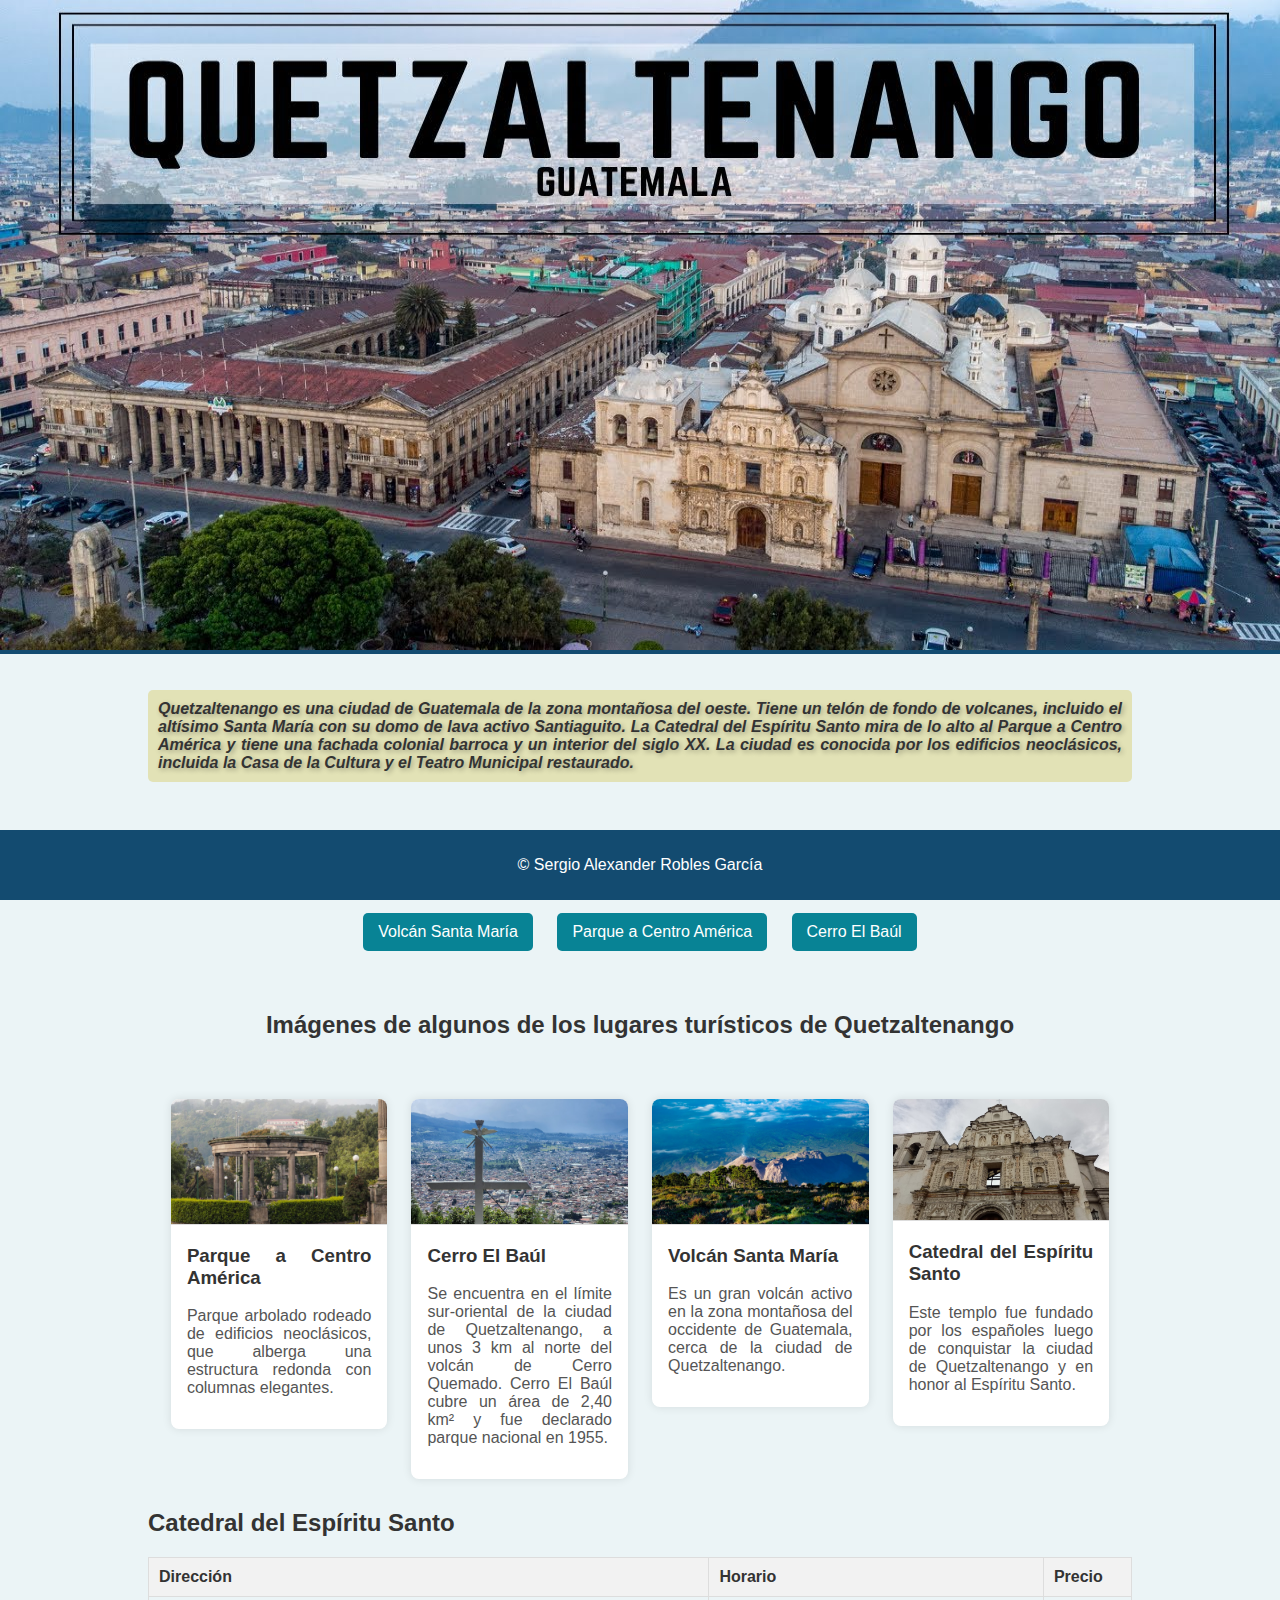
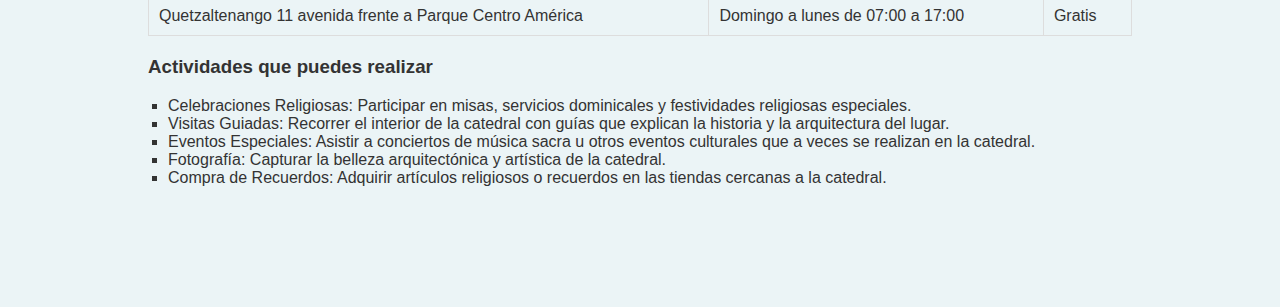
==== index.html @ 6df63e42 "mejoras en la descripción" ====
<!DOCTYPE html>
<html lang="es">
<head>
    <meta charset="UTF-8">
    <title>Hoja de trabajo 2</title>
    <link rel="stylesheet" href="estilos.css">
</head>
<body>
    <header>
        <img src="imagenes/quetzaltenago.jpg" alt="">
    </header>

    <div class="container">
        <main>
            <section class="descripcion">
                <p class="descripcion-parrafo">Quetzaltenango es una ciudad de Guatemala de la zona montañosa del oeste. Tiene un telón de fondo de volcanes, incluido el altísimo Santa María con su domo de lava activo Santiaguito. La Catedral del Espíritu Santo mira de lo alto al Parque a Centro América y tiene una fachada colonial barroca y un interior del siglo XX. La ciudad es conocida por los edificios neoclásicos, incluida la Casa de la Cultura y el Teatro Municipal restaurado.</p>

            </section>

            <section class="container-botones">
                <h3>Para más información, visita los siguientes enlaces:</h3>

                <a href="https://www.google.com/search?client=safari&sca_esv=80c860f779eb6e23&rls=en&q=Volc%C3%A1n+Santa+Mar%C3%ADa&stick=H4sIAAAAAAAAAONgFuLUz9U3MDQxy01RAjONCwoLjbQUs5Ot9HPykxNLMvPz4AyrxJKSosRkELN4EatIWH5O8uGFeQrBiXkliQq-iUWH1yYCAN2egYNSAAAA&sa=X&ved=2ahUKEwi0sLP_ibaHAxXXQzABHZitBqYQ2coHegUIkAEQAw&biw=1557&bih=923&dpr=2">Volcán Santa María</a>
                <a href="https://www.google.com/search?client=safari&sca_esv=80c860f779eb6e23&rls=en&q=Parque+a+Centro+Am%C3%A9rica&stick=H4sIAAAAAAAAAONgFuLUz9U3MDQxy01R4tZP1zcsSc8tz7Ww0FLMTrbSz8lPTizJzM-DM6wSS0qKEpNBzOJFrBIBiUWFpakKiQrOqXklRfkKjrmHVxZlJicCAMNq4AxYAAAA&sa=X&ved=2ahUKEwi0sLP_ibaHAxXXQzABHZitBqYQ2coHegUIkQEQAw&biw=1557&bih=923&dpr=2">Parque a Centro América</a>
                <a href="https://www.google.com/search?client=safari&sca_esv=80c860f779eb6e23&rls=en&q=Cerro+El+Ba%C3%BAl&stick=H4sIAAAAAAAAAONgFuLUz9U3MDQxy01R4gIxzaqKCyzTtRSzk630c_KTE0sy8_PgDKvEkpKixGQQs3gRK59zalFRvoJrjoJT4uFdOQANKFgfTQAAAA&sa=X&ved=2ahUKEwi0sLP_ibaHAxXXQzABHZitBqYQ2coHegUIlQEQAw&biw=1557&bih=923&dpr=2">Cerro El Baúl</a>
            </section>

            <section class="card-container">
                <h2>Imágenes de algunos de los lugares turísticos de Quetzaltenango</h2>

                <div class="card">
                    <img src="imagenes/centro_america.jpeg" alt="Parque Centro América">
                    <div class="card-content">
                        <h3>Parque a Centro América</h3>
                        <p>Parque arbolado rodeado de edificios neoclásicos, que alberga una estructura redonda con columnas elegantes.</p>
                    </div>
                </div>
                
                <div class="card">
                    <img src="imagenes/cerro.jpg" alt="Cerro El Baúl">
                    <div class="card-content">
                        <h3>Cerro El Baúl</h3>
                        <p>Se encuentra en el límite sur-oriental de la ciudad de Quetzaltenango, a unos 3 km al norte del volcán de Cerro Quemado. Cerro El Baúl cubre un área de 2,40 km² y fue declarado parque nacional en 1955.</p>
                    </div>
                </div>
                
                <div class="card">
                    <img src="imagenes/volcan.jpg" alt="Volcán Santa María">
                    <div class="card-content">
                        <h3>Volcán Santa María</h3>
                        <p>Es un gran volcán activo en la zona montañosa del occidente de Guatemala, cerca de la ciudad de Quetzaltenango.</p>
                    </div>
                </div>

                <div class="card">
                    <img src="imagenes/catedral.jpg" alt="Catedral del Espíritu Santo">
                    <div class="card-content">
                        <h3>Catedral del Espíritu Santo</h3>
                        <p>Este templo fue fundado por los españoles luego de conquistar la ciudad de Quetzaltenango y en honor al Espíritu Santo.</p>
                    </div>
                </div>
            </section>
            
            <section>
                <h2>Catedral del Espíritu Santo</h2>
                <table border="1">
                    <thead>
                        <tr>
                            <th>Dirección</th>
                            <th>Horario</th>
                            <th>Precio</th>
                        </tr>
                    </thead>
                    <tbody>
                        <tr>
                            <td>Quetzaltenango 11 avenida frente a Parque Centro América</td>
                            <td>Domingo a lunes de 07:00 a 17:00</td>
                            <td>Gratis</td>
                        </tr>
                    </tbody>
                </table>
            </section>

            <section>
                <div class="actividades">
                    <h3>Actividades que puedes realizar</h3>
                    <ul>
                        <li>Celebraciones Religiosas: Participar en misas, servicios dominicales y festividades religiosas especiales.</li>
                        <li>Visitas Guiadas: Recorrer el interior de la catedral con guías que explican la historia y la arquitectura del lugar.</li>
                        <li>Eventos Especiales: Asistir a conciertos de música sacra u otros eventos culturales que a veces se realizan en la catedral.</li>
                        <li>Fotografía: Capturar la belleza arquitectónica y artística de la catedral.</li>
                        <li>Compra de Recuerdos: Adquirir artículos religiosos o recuerdos en las tiendas cercanas a la catedral.</li>
                    </ul>
                </div>
            </section>
        </main>
    </div>

    <footer>
        <p>&copy; Sergio Alexander Robles García</p>
    </footer>
</body>
</html>
---- estilos.css ----
/*Uso de varibles en los colores para un mantenimiento mas eficiente*/
:root {
    --main-bg-color: #EBF4F6;
    --main-color: #333;
    --header-bg-color: #134B70;
    --descripcion:#E2E2B6;
    --link-bg-color: #088395;
    --link-hover-bg-color: #37B7C3;
    --card-bg-color: #fff;
    --card-hover-bg-color: #FFF8DB;
    --border-color: #ddd;
    --table-header-bg-color: #f2f2f2;
}

body {
    font-family: Arial, sans-serif;
    margin: 0;
    padding: 0;
    background-color: var(--main-bg-color);
    color: var(--main-color);
}

.container {
    width: 80%;
    margin: auto;
}

header {
    background-color: var(--header-bg-color);
  /*  color: white;
    padding: 20px;*/
    text-align: center;
}

header img{
    margin: 0;
    width: 100%;
    height:650px;
}

main {
    padding: 20px;
}

.descripcion{
    text-align: justify;
}

.descripcion-parrafo {
    color: var(--main-color);
    background-color: var(--descripcion);
    padding: 10px;
    border-radius: 5px;
    font-weight: bold;
    font-style: italic;
    text-shadow: 2px 2px 5px rgba(0,0,0,0.3)
  }
  
.container-botones{
    text-align: center;
    margin-top: 80px;
}

a {
    display: inline-block;
    margin: 10px;
    padding: 10px 15px;
    background-color: var(--link-bg-color);
    color: white;
    text-decoration: none;
    border-radius: 5px;
    transition: 1s all;
}

a:hover {
    background-color: var(--link-hover-bg-color);
    transform: scale(0.9);
}

.card-container {
    text-align: center;
}

.card {
    display: inline-block;
    width: 22%;
    background: var(--card-bg-color);
    margin: 1%;
    box-shadow: 0 0 10px rgba(0, 0, 0, 0.1);
    border-radius: 8px;
    overflow: hidden;
    vertical-align: top;
    text-align: justify;
    transition: 1s all;/*realiza una transición mas suave cuando pasamos el mouse por las trajetas*/
}

.card:hover {
    background-color: var(--card-hover-bg-color);
    transform: scale(1.1); /*hace crecer las tarjetas en su eje X y Y un tamaño uniforme*/
}

.card img {
    width: 100%;
    height: auto;
    border-bottom: 1px solid var(--border-color);
}

.card-container h2{
    margin:50px 0;
}

.card-content {
    padding: 1em;
}

.card-content h3 {
    margin-top: 0;
}

.card-content p {
    color: #555;
}

table {
    width: 100%;
    border-collapse: collapse;
    margin: 20px 0;
}

table, th, td {
    border: 1px solid var(--border-color);
}

th, td {
    padding: 10px;
    text-align: left;
}

th {
    background-color: var(--table-header-bg-color);
}

.actividades {
    margin-bottom: 100px;
}

ul {
    list-style-type: square;
    padding-left: 20px;
}

footer {
    background-color: var(--header-bg-color);
    color: white;
    text-align: center;
    padding: 10px 0;
    position: fixed;
    width: 100%;
    bottom: 0;
}
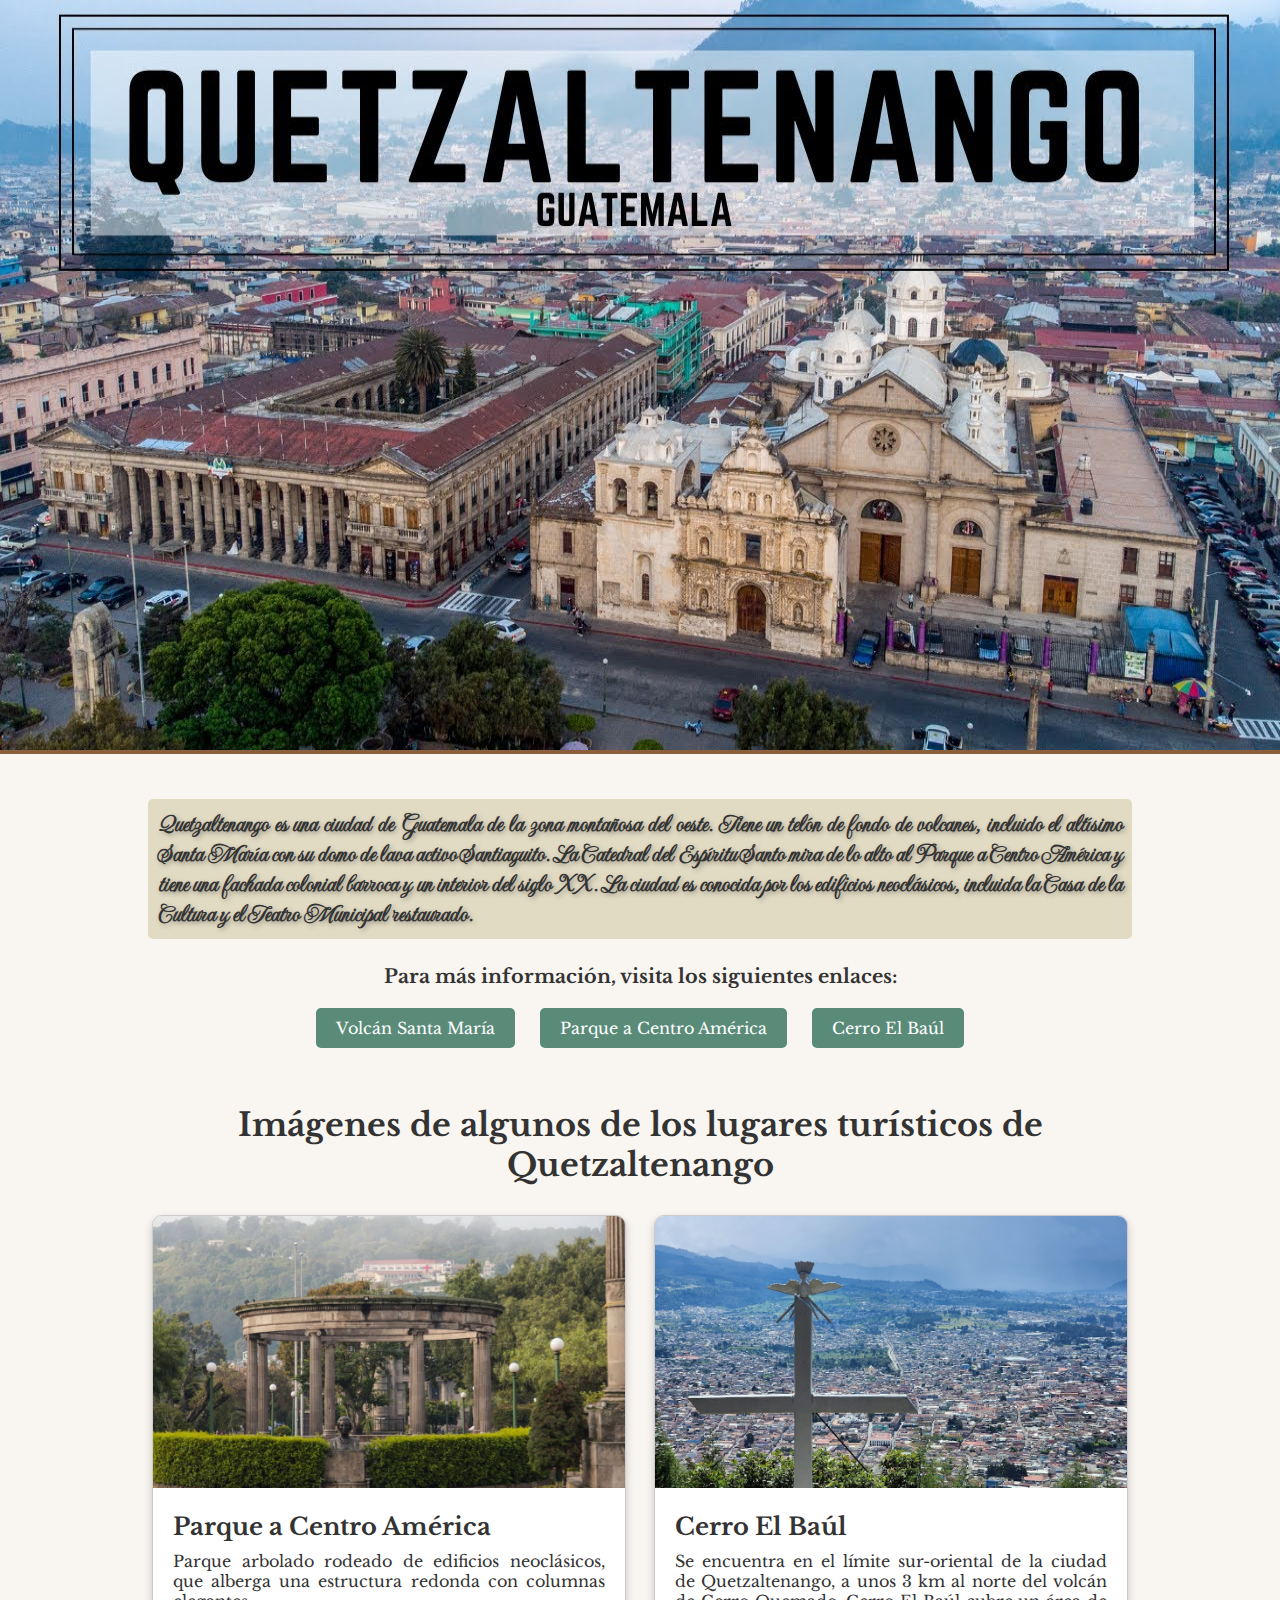
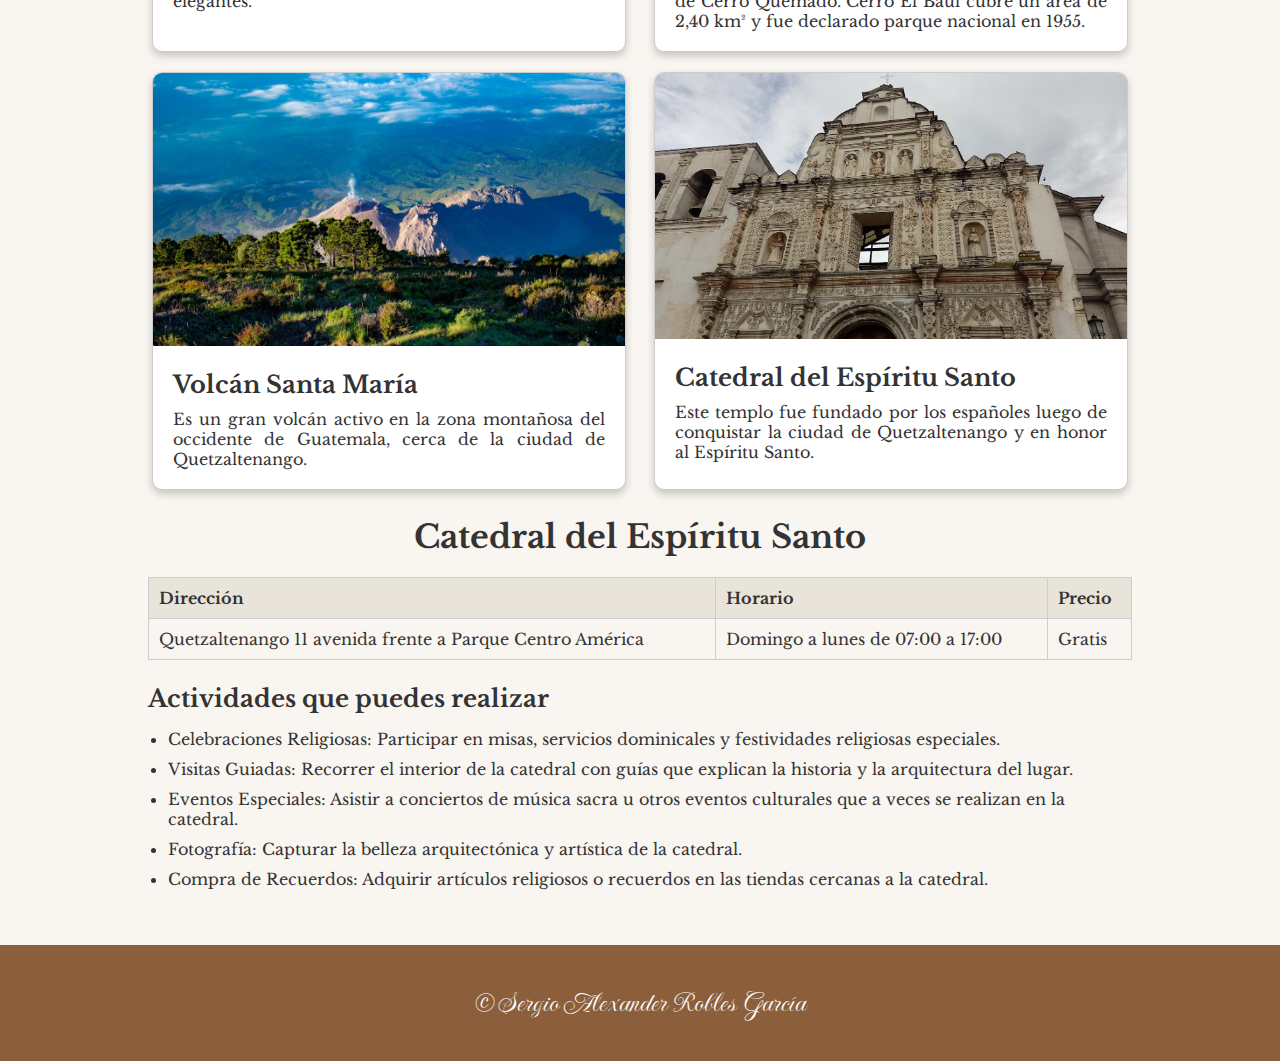
==== commit 43c45af7: "tipo de fuentes y colores coloniales" ====
--- a/index.html
+++ b/index.html
@@ -2,19 +2,19 @@
 <html lang="es">
 <head>
     <meta charset="UTF-8">
-    <title>Hoja de trabajo 2</title>
+    <title>Quetzaltenango Histórico</title>
+    <link rel="icon" href="imagenes/favicon.png" type="image/png">
     <link rel="stylesheet" href="estilos.css">
 </head>
 <body>
     <header>
-        <img src="imagenes/quetzaltenago.jpg" alt="">
+        <img src="imagenes/quetzaltenago.jpg" alt="Imagen de Quetzaltenango">
     </header>
 
     <div class="container">
         <main>
             <section class="descripcion">
                 <p class="descripcion-parrafo">Quetzaltenango es una ciudad de Guatemala de la zona montañosa del oeste. Tiene un telón de fondo de volcanes, incluido el altísimo Santa María con su domo de lava activo Santiaguito. La Catedral del Espíritu Santo mira de lo alto al Parque a Centro América y tiene una fachada colonial barroca y un interior del siglo XX. La ciudad es conocida por los edificios neoclásicos, incluida la Casa de la Cultura y el Teatro Municipal restaurado.</p>
-
             </section>
 
             <section class="container-botones">
--- a/estilos.css
+++ b/estilos.css
@@ -1,19 +1,22 @@
-/*Uso de varibles en los colores para un mantenimiento mas eficiente*/
+/* Importa la fuente */
+@import url('https://fonts.googleapis.com/css2?family=Libre+Baskerville:wght@400;700&display=swap');
+@import url('https://fonts.googleapis.com/css2?family=Imperial+Script&display=swap');
+
 :root {
-    --main-bg-color: #EBF4F6;
+    --main-bg-color: #f9f5f0; /* Beige/Cream */
     --main-color: #333;
-    --header-bg-color: #134B70;
-    --descripcion:#E2E2B6;
-    --link-bg-color: #088395;
-    --link-hover-bg-color: #37B7C3;
+    --header-bg-color: #8B5E3C; /* Marrón */
+    --descripcion-bg-color: #e2dbc4; /* Beige */
+    --link-bg-color: #5a8b79; /* Verde Olivo */
+    --link-hover-bg-color: #446f60; /* Verde más oscuro */
     --card-bg-color: #fff;
-    --card-hover-bg-color: #FFF8DB;
-    --border-color: #ddd;
-    --table-header-bg-color: #f2f2f2;
+    --card-hover-bg-color: #f1e7c4; /* Dorado Claro */
+    --border-color: #ccc;
+    --table-header-bg-color: #e8e4da; /* Gris Claro */
 }
 
 body {
-    font-family: Arial, sans-serif;
+    font-family: 'Libre Baskerville', serif; /* Fuente clásica */
     margin: 0;
     padding: 0;
     background-color: var(--main-bg-color);
@@ -27,98 +30,108 @@
 
 header {
     background-color: var(--header-bg-color);
-  /*  color: white;
-    padding: 20px;*/
     text-align: center;
 }
 
-header img{
+header img {
     margin: 0;
     width: 100%;
-    height:650px;
+    height: 750px;
 }
 
 main {
     padding: 20px;
 }
 
-.descripcion{
+.descripcion {
     text-align: justify;
 }
 
 .descripcion-parrafo {
     color: var(--main-color);
-    background-color: var(--descripcion);
+    background-color: var(--descripcion-bg-color);
     padding: 10px;
     border-radius: 5px;
+    font-family:'Imperial Script';
+    font-size: 25px;
     font-weight: bold;
-    font-style: italic;
-    text-shadow: 2px 2px 5px rgba(0,0,0,0.3)
-  }
-  
-.container-botones{
-    text-align: center;
-    margin-top: 80px;
+    /*font-style: italic;*/
+    text-shadow: 2px 2px 5px rgba(0,0,0,0.3);
 }
 
-a {
+.container-botones {
+    text-align: center;
+    margin: 20px 0;
+}
+
+.container-botones h3 {
+    font-size: 1.2em;
+    margin-bottom: 10px;
+}
+
+.container-botones a {
     display: inline-block;
     margin: 10px;
-    padding: 10px 15px;
+    padding: 10px 20px;
     background-color: var(--link-bg-color);
     color: white;
     text-decoration: none;
     border-radius: 5px;
-    transition: 1s all;
+    transition: transform 0.3s, background-color 0.3s;
 }
 
-a:hover {
-    background-color: var(--link-hover-bg-color);
-    transform: scale(0.9);
+.container-botones a:hover {
+   background-color: var(--link-hover-bg-color);
+   transform: scale(1.1);
 }
 
 .card-container {
-    text-align: center;
+    display: flex;
+    flex-wrap: wrap;
+    gap: 20px;
+    justify-content: space-around;
+    margin-top: 20px;
 }
 
 .card {
-    display: inline-block;
-    width: 22%;
-    background: var(--card-bg-color);
-    margin: 1%;
-    box-shadow: 0 0 10px rgba(0, 0, 0, 0.1);
-    border-radius: 8px;
+    background-color: var(--card-bg-color);
+    border: 1px solid var(--border-color);
+    border-radius: 10px;
+    box-shadow: 0 4px 8px rgba(0, 0, 0, 0.2);
+    width: calc(50% - 20px);
+    transition: transform 0.3s, background-color 0.3s;
     overflow: hidden;
-    vertical-align: top;
-    text-align: justify;
-    transition: 1s all;/*realiza una transición mas suave cuando pasamos el mouse por las trajetas*/
-}
-
-.card:hover {
-    background-color: var(--card-hover-bg-color);
-    transform: scale(1.1); /*hace crecer las tarjetas en su eje X y Y un tamaño uniforme*/
 }
 
 .card img {
     width: 100%;
     height: auto;
-    border-bottom: 1px solid var(--border-color);
-}
-
-.card-container h2{
-    margin:50px 0;
 }
 
 .card-content {
-    padding: 1em;
+    padding: 20px;
 }
 
-.card-content h3 {
-    margin-top: 0;
+.card h3 {
+    font-size: 1.5em;
+    margin: 0 0 10px;
 }
 
-.card-content p {
-    color: #555;
+.card p {
+    font-size: 1em;
+    margin: 0;
+    text-align: justify;
+}
+
+.card:hover {
+    transform: translateY(-10px);
+    background-color: var(--card-hover-bg-color);
+}
+
+h2 {
+    font-size: 2em;
+    margin-bottom: 10px;
+    text-align: center;
 }
 
 table {
@@ -127,34 +140,41 @@
     margin: 20px 0;
 }
 
-table, th, td {
+table th, table td {
     border: 1px solid var(--border-color);
-}
-
-th, td {
     padding: 10px;
     text-align: left;
 }
 
-th {
+table thead {
     background-color: var(--table-header-bg-color);
 }
 
 .actividades {
-    margin-bottom: 100px;
+    margin-top: 20px;
 }
 
-ul {
-    list-style-type: square;
+.actividades h3 {
+    font-size: 1.5em;
+    margin-bottom: 10px;
+}
+
+.actividades ul {
+    list-style-type: disc;
     padding-left: 20px;
 }
 
+.actividades ul li {
+    margin: 10px 0;
+}
+
 footer {
+   
     background-color: var(--header-bg-color);
+    font-family:'Imperial Script';
+    font-size: 30px;
     color: white;
     text-align: center;
     padding: 10px 0;
-    position: fixed;
-    width: 100%;
-    bottom: 0;
+    margin-top: 20px;
 }
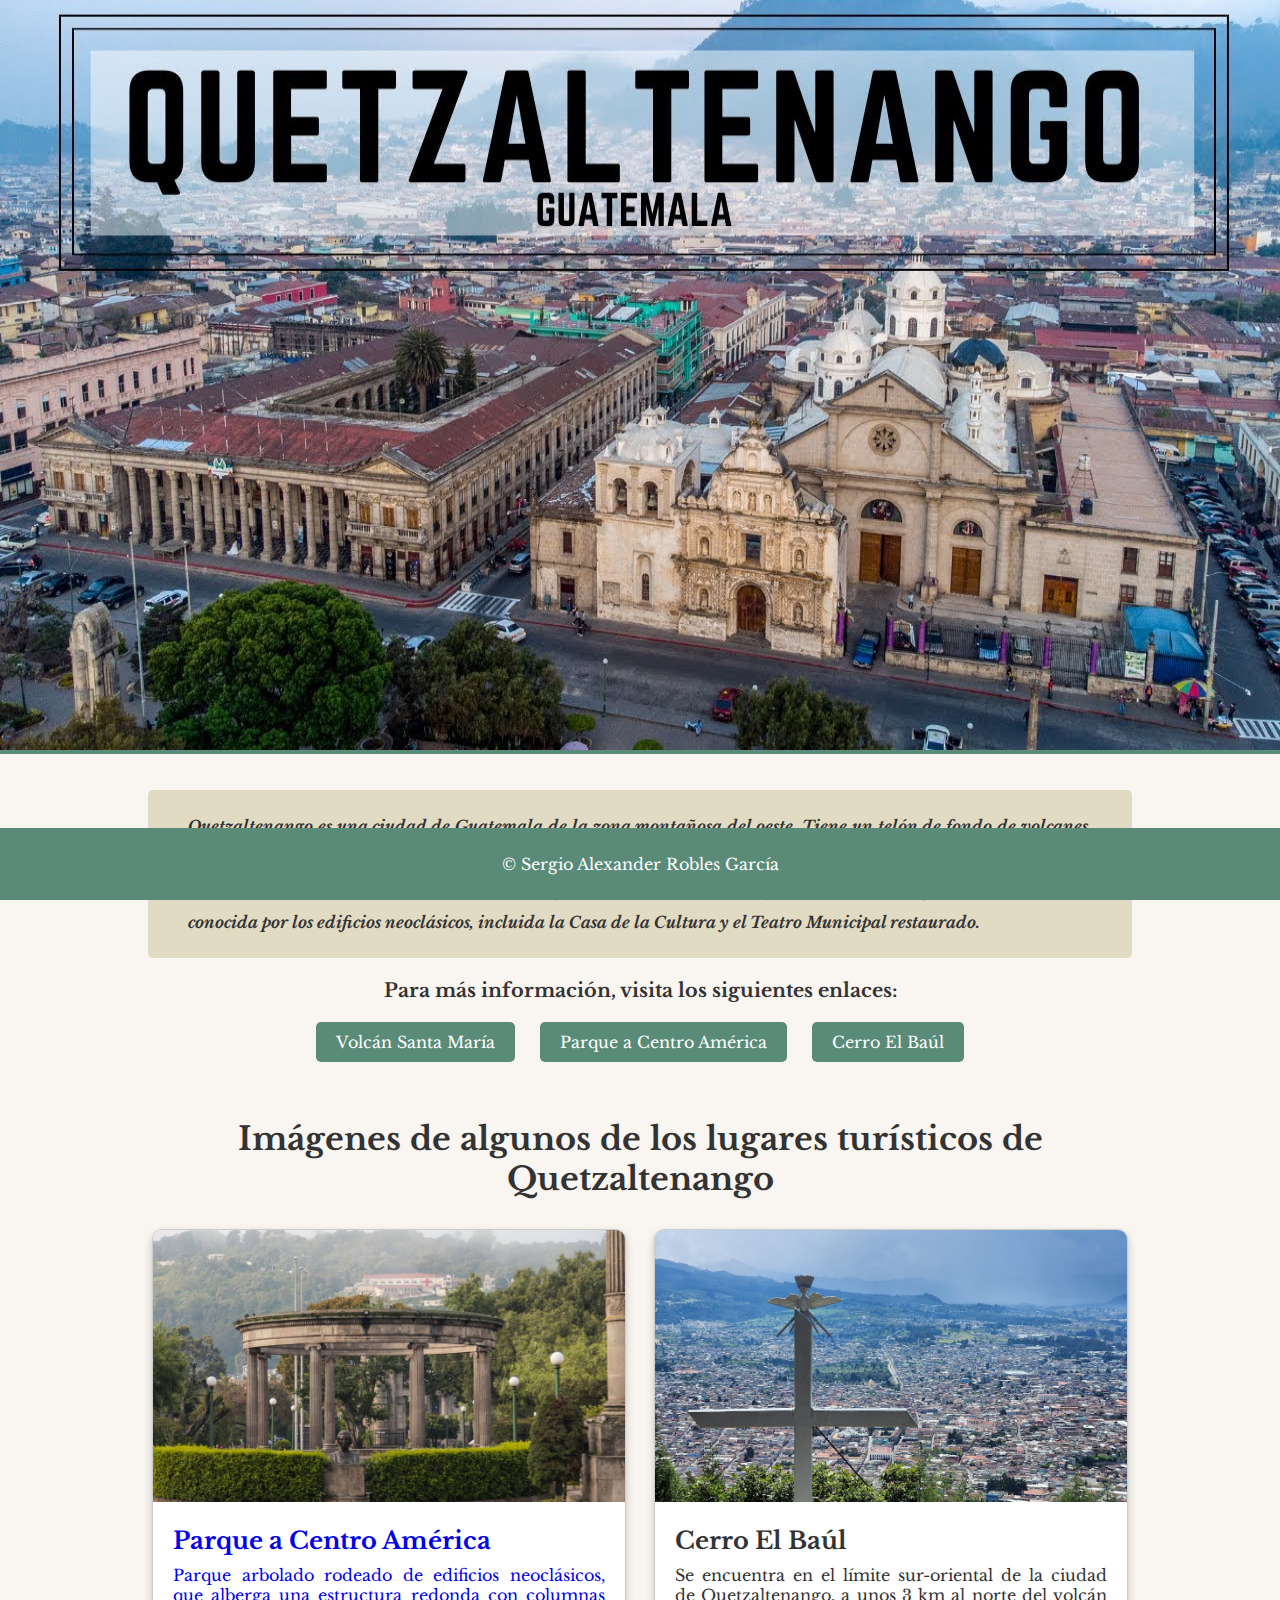
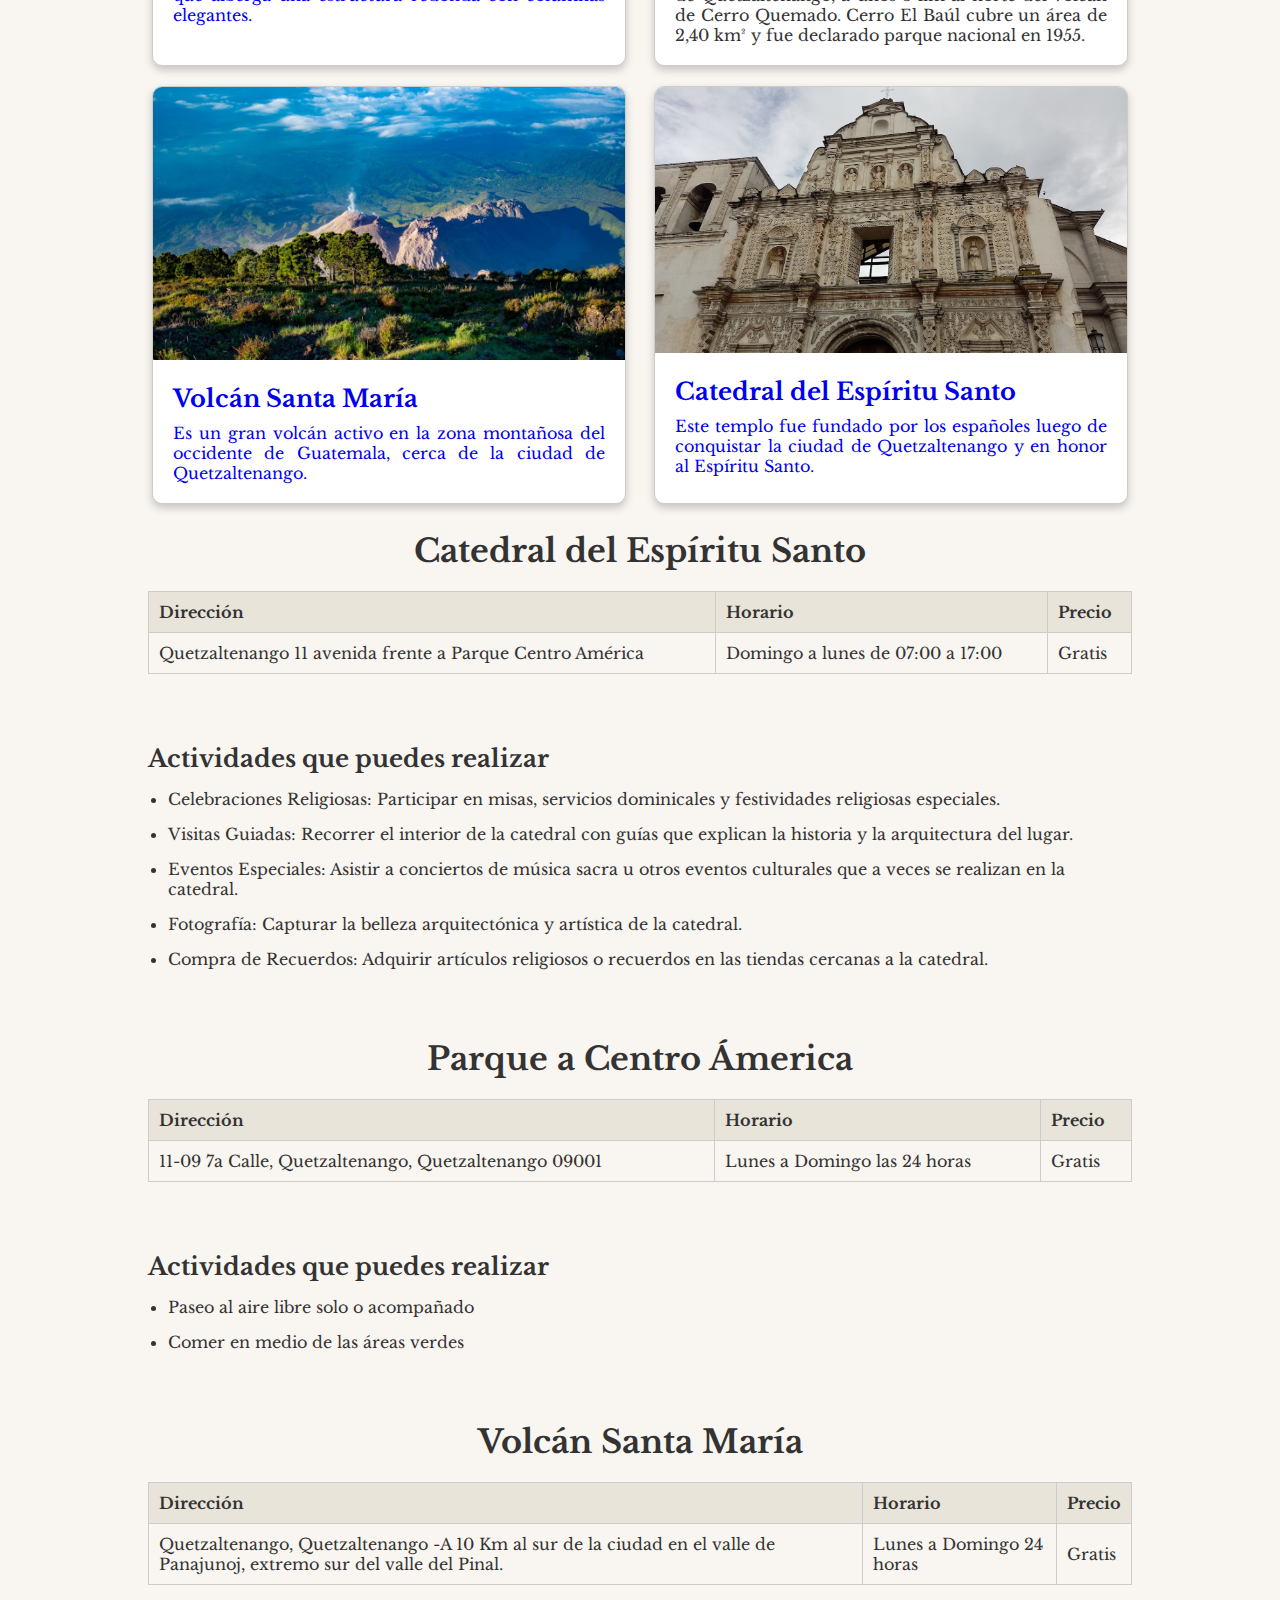
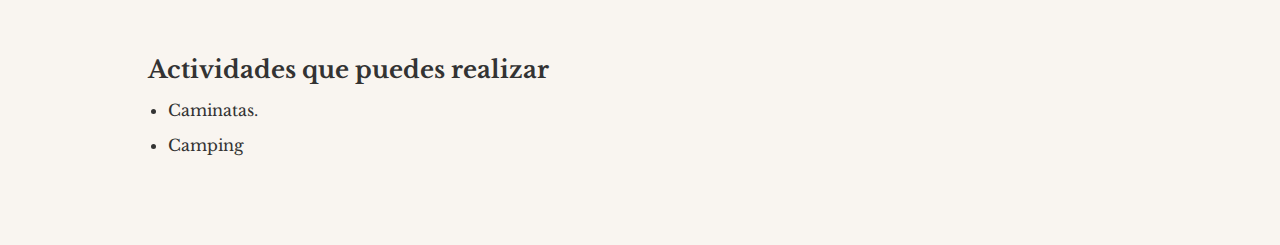
==== commit 38104eea: "subida del archivo mejorado" ====
--- a/index.html
+++ b/index.html
@@ -29,11 +29,13 @@
                 <h2>Imágenes de algunos de los lugares turísticos de Quetzaltenango</h2>
 
                 <div class="card">
+                    <a href="#parque">
                     <img src="imagenes/centro_america.jpeg" alt="Parque Centro América">
                     <div class="card-content">
                         <h3>Parque a Centro América</h3>
                         <p>Parque arbolado rodeado de edificios neoclásicos, que alberga una estructura redonda con columnas elegantes.</p>
                     </div>
+                    </a>
                 </div>
                 
                 <div class="card">
@@ -45,23 +47,30 @@
                 </div>
                 
                 <div class="card">
+                  <a href="#volcan">
                     <img src="imagenes/volcan.jpg" alt="Volcán Santa María">
                     <div class="card-content">
                         <h3>Volcán Santa María</h3>
                         <p>Es un gran volcán activo en la zona montañosa del occidente de Guatemala, cerca de la ciudad de Quetzaltenango.</p>
                     </div>
+                  </a>
                 </div>
 
+           
                 <div class="card">
+                    <a href="#catedral">
                     <img src="imagenes/catedral.jpg" alt="Catedral del Espíritu Santo">
                     <div class="card-content">
                         <h3>Catedral del Espíritu Santo</h3>
                         <p>Este templo fue fundado por los españoles luego de conquistar la ciudad de Quetzaltenango y en honor al Espíritu Santo.</p>
                     </div>
+                    </a>
                 </div>
+           
+
             </section>
             
-            <section>
+            <section id="catedral">
                 <h2>Catedral del Espíritu Santo</h2>
                 <table border="1">
                     <thead>
@@ -93,6 +102,68 @@
                     </ul>
                 </div>
             </section>
+            <section id="parque">
+                <h2>Parque a Centro Ámerica</h2>
+                <table border="1">
+                    <thead>
+                        <tr>
+                            <th>Dirección</th>
+                            <th>Horario</th>
+                            <th>Precio</th>
+                        </tr>
+                    </thead>
+                    <tbody>
+                        <tr>
+                            <td>11-09 7a Calle, Quetzaltenango, Quetzaltenango 09001</td>
+                            <td>Lunes a Domingo las 24 horas</td>
+                            <td>Gratis</td>
+                        </tr>
+                    </tbody>
+                </table>
+            </section>
+
+            <section>
+                <div class="actividades">
+                    <h3>Actividades que puedes realizar</h3>
+                    <ul>
+                        <li>Paseo al aire libre solo o acompañado</li>
+                        <li>Comer en medio de las áreas verdes</li>                     
+                      </ul>
+                      
+                </div>
+            </section>
+            <section id="volcan">
+                <h2>Volcán Santa María</h2>
+                <table border="1">
+                    <thead>
+                        <tr>
+                            <th>Dirección</th>
+                            <th>Horario</th>
+                            <th>Precio</th>
+                        </tr>
+                    </thead>
+                    <tbody>
+                        <tr>
+                            <td>
+                                Quetzaltenango, Quetzaltenango -A 10 Km al sur de la ciudad en el valle
+                                de Panajunoj, extremo sur del valle del Pinal.
+                            </td>
+                            <td>Lunes a Domingo 24 horas</td>
+                            <td>Gratis</td>
+                        </tr>
+                    </tbody>
+                </table>
+            </section>
+
+            <section>
+                <div class="actividades">
+                    <h3>Actividades que puedes realizar</h3>
+                    <ul>
+                        <li>Caminatas.</li>
+                        <li>Camping</li>
+                    </ul>
+                </div>
+            </section>
         </main>
     </div>
 
--- a/estilos.css
+++ b/estilos.css
@@ -29,7 +29,7 @@
 }
 
 header {
-    background-color: var(--header-bg-color);
+    background-color: var(--link-bg-color);
     text-align: center;
 }
 
@@ -52,11 +52,11 @@
     background-color: var(--descripcion-bg-color);
     padding: 10px;
     border-radius: 5px;
-    font-family:'Imperial Script';
-    font-size: 25px;
     font-weight: bold;
-    /*font-style: italic;*/
-    text-shadow: 2px 2px 5px rgba(0,0,0,0.3);
+    font-style: italic;
+    /*text-shadow: 2px 2px 5px rgba(0,0,0,0.3);*/
+    line-height: 2.0;
+    padding: 20px 40px;
 }
 
 .container-botones {
@@ -103,6 +103,13 @@
     overflow: hidden;
 }
 
+.card a{
+    text-decoration: none;
+}
+
+.card a:visited{
+    color: inherit;
+}
 .card img {
     width: 100%;
     height: auto;
@@ -151,7 +158,7 @@
 }
 
 .actividades {
-    margin-top: 20px;
+    margin: 70px 0;
 }
 
 .actividades h3 {
@@ -165,16 +172,17 @@
 }
 
 .actividades ul li {
-    margin: 10px 0;
+    margin: 15px 0;
 }
 
 footer {
-   
-    background-color: var(--header-bg-color);
-    font-family:'Imperial Script';
-    font-size: 30px;
+    position: fixed;
+    bottom: 0;
+    width: 100%;
+    background-color: var(--link-bg-color);
     color: white;
     text-align: center;
     padding: 10px 0;
-    margin-top: 20px;
+    z-index: 1000; /* Asegura que esté encima de otros elementos */
 }
+
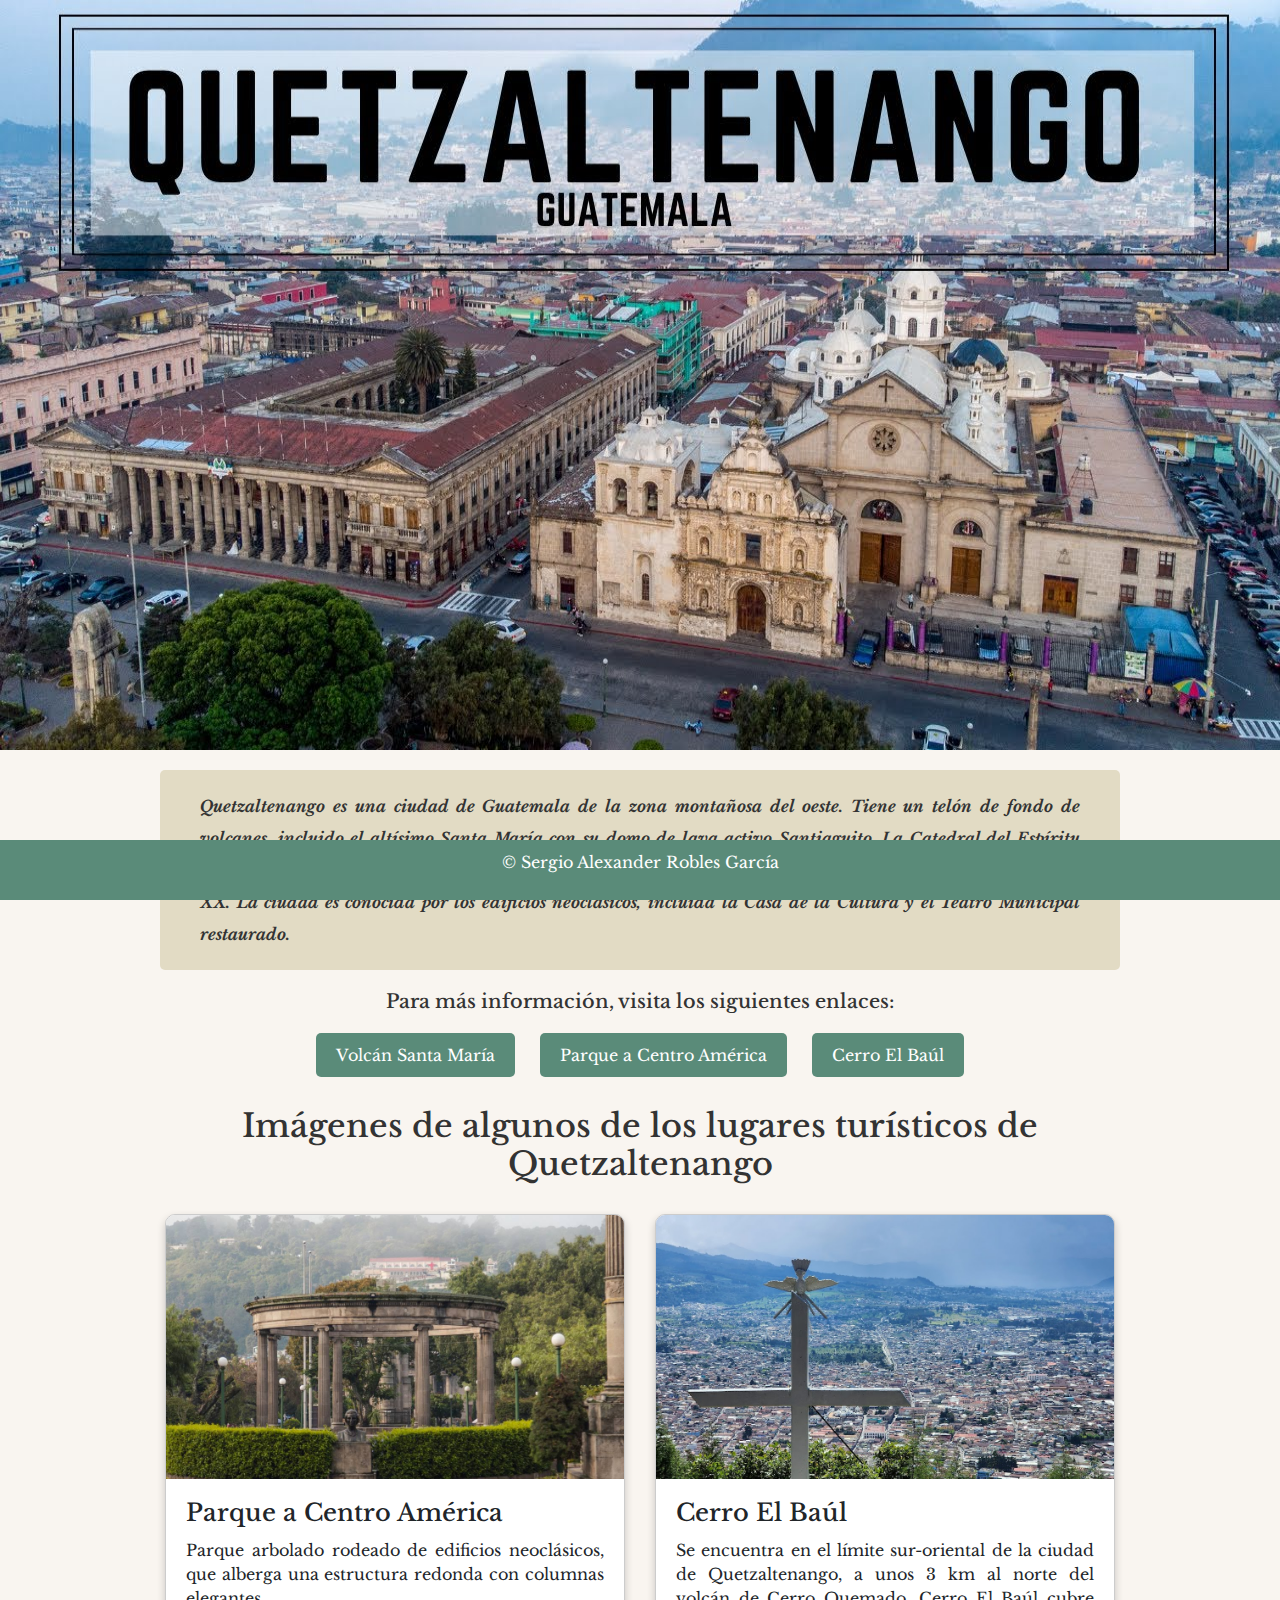
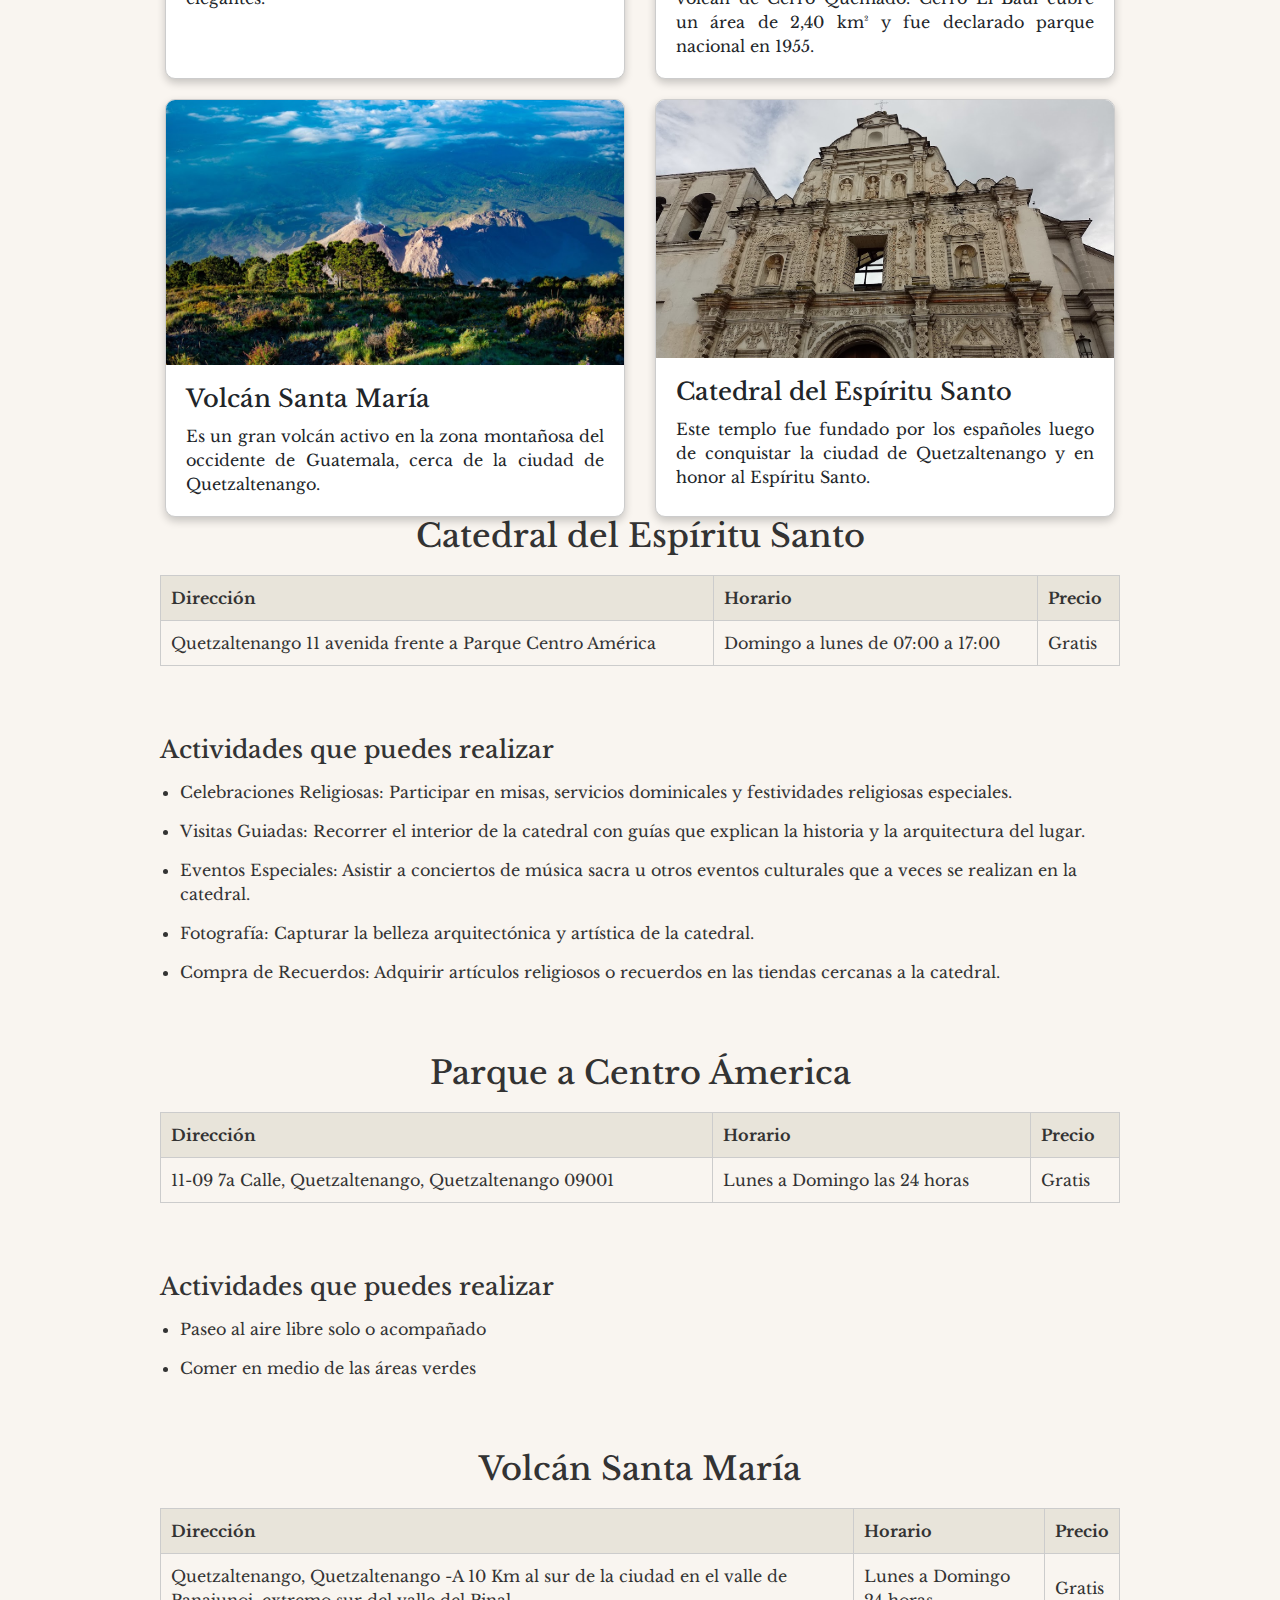
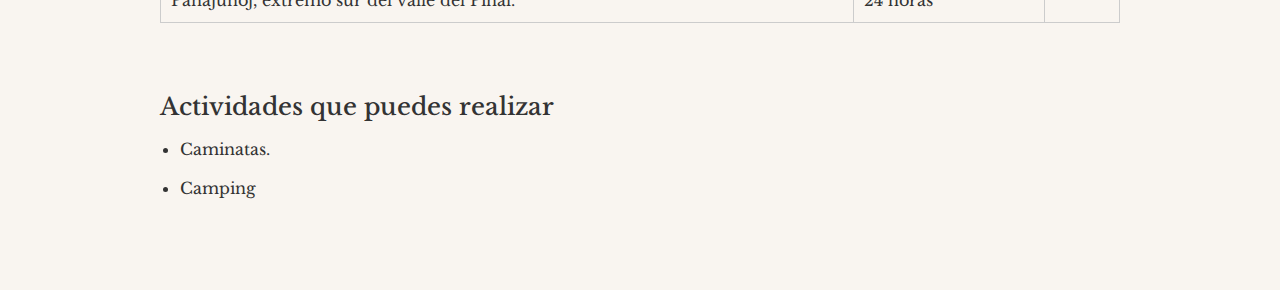
==== commit e51580e7: "Vinculación de bootstrap al proyecto" ====
--- a/index.html
+++ b/index.html
@@ -4,6 +4,7 @@
     <meta charset="UTF-8">
     <title>Quetzaltenango Histórico</title>
     <link rel="icon" href="imagenes/favicon.png" type="image/png">
+    <link rel="stylesheet" href="bootstrap/css/bootstrap.min.css">
     <link rel="stylesheet" href="estilos.css">
 </head>
 <body>
@@ -170,5 +171,7 @@
     <footer>
         <p>&copy; Sergio Alexander Robles García</p>
     </footer>
+
+    <script src="bootstrap/js/bootstrap.min.js"></script>
 </body>
 </html>
--- a/estilos.css
+++ b/estilos.css
@@ -105,11 +105,10 @@
 
 .card a{
     text-decoration: none;
+    color: inherit;
 }
 
-.card a:visited{
-    color: inherit;
-}
+
 .card img {
     width: 100%;
     height: auto;
@@ -128,6 +127,7 @@
     font-size: 1em;
     margin: 0;
     text-align: justify;
+    line-height: 1.5;
 }
 
 .card:hover {
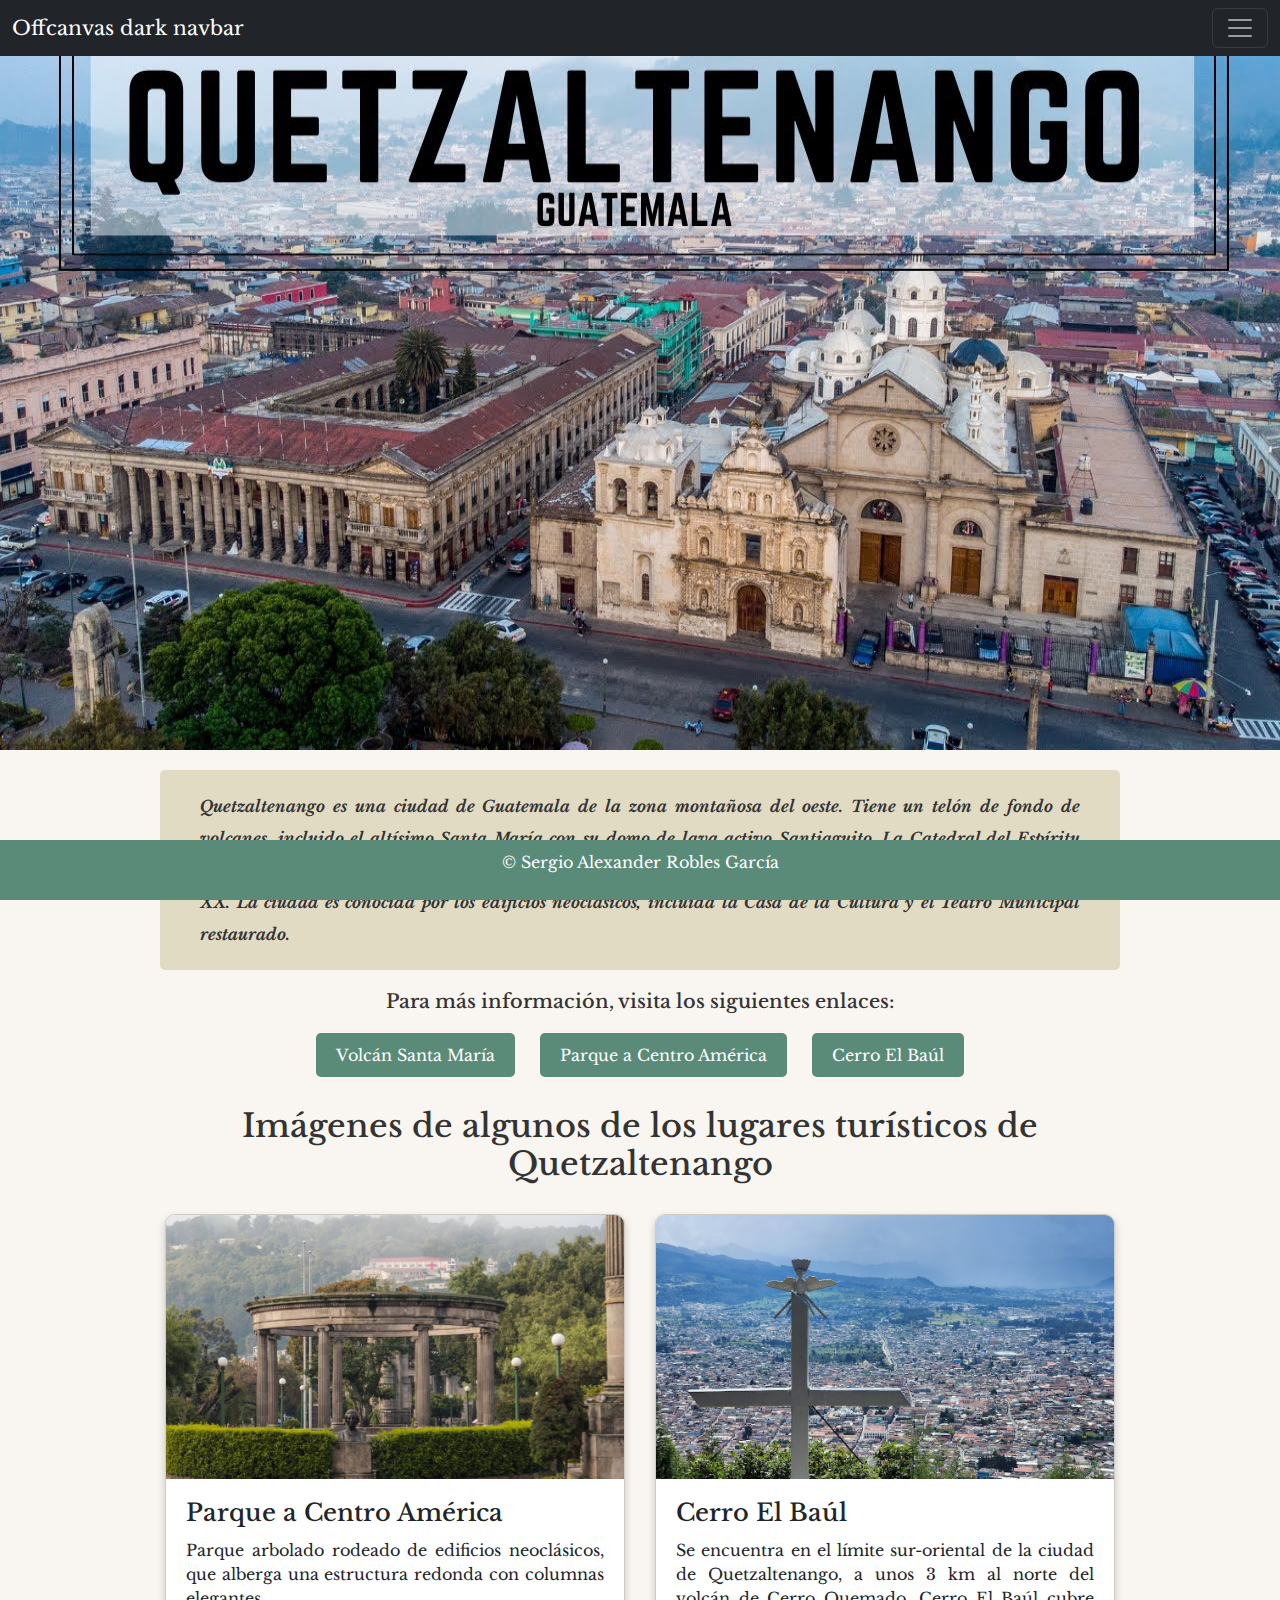
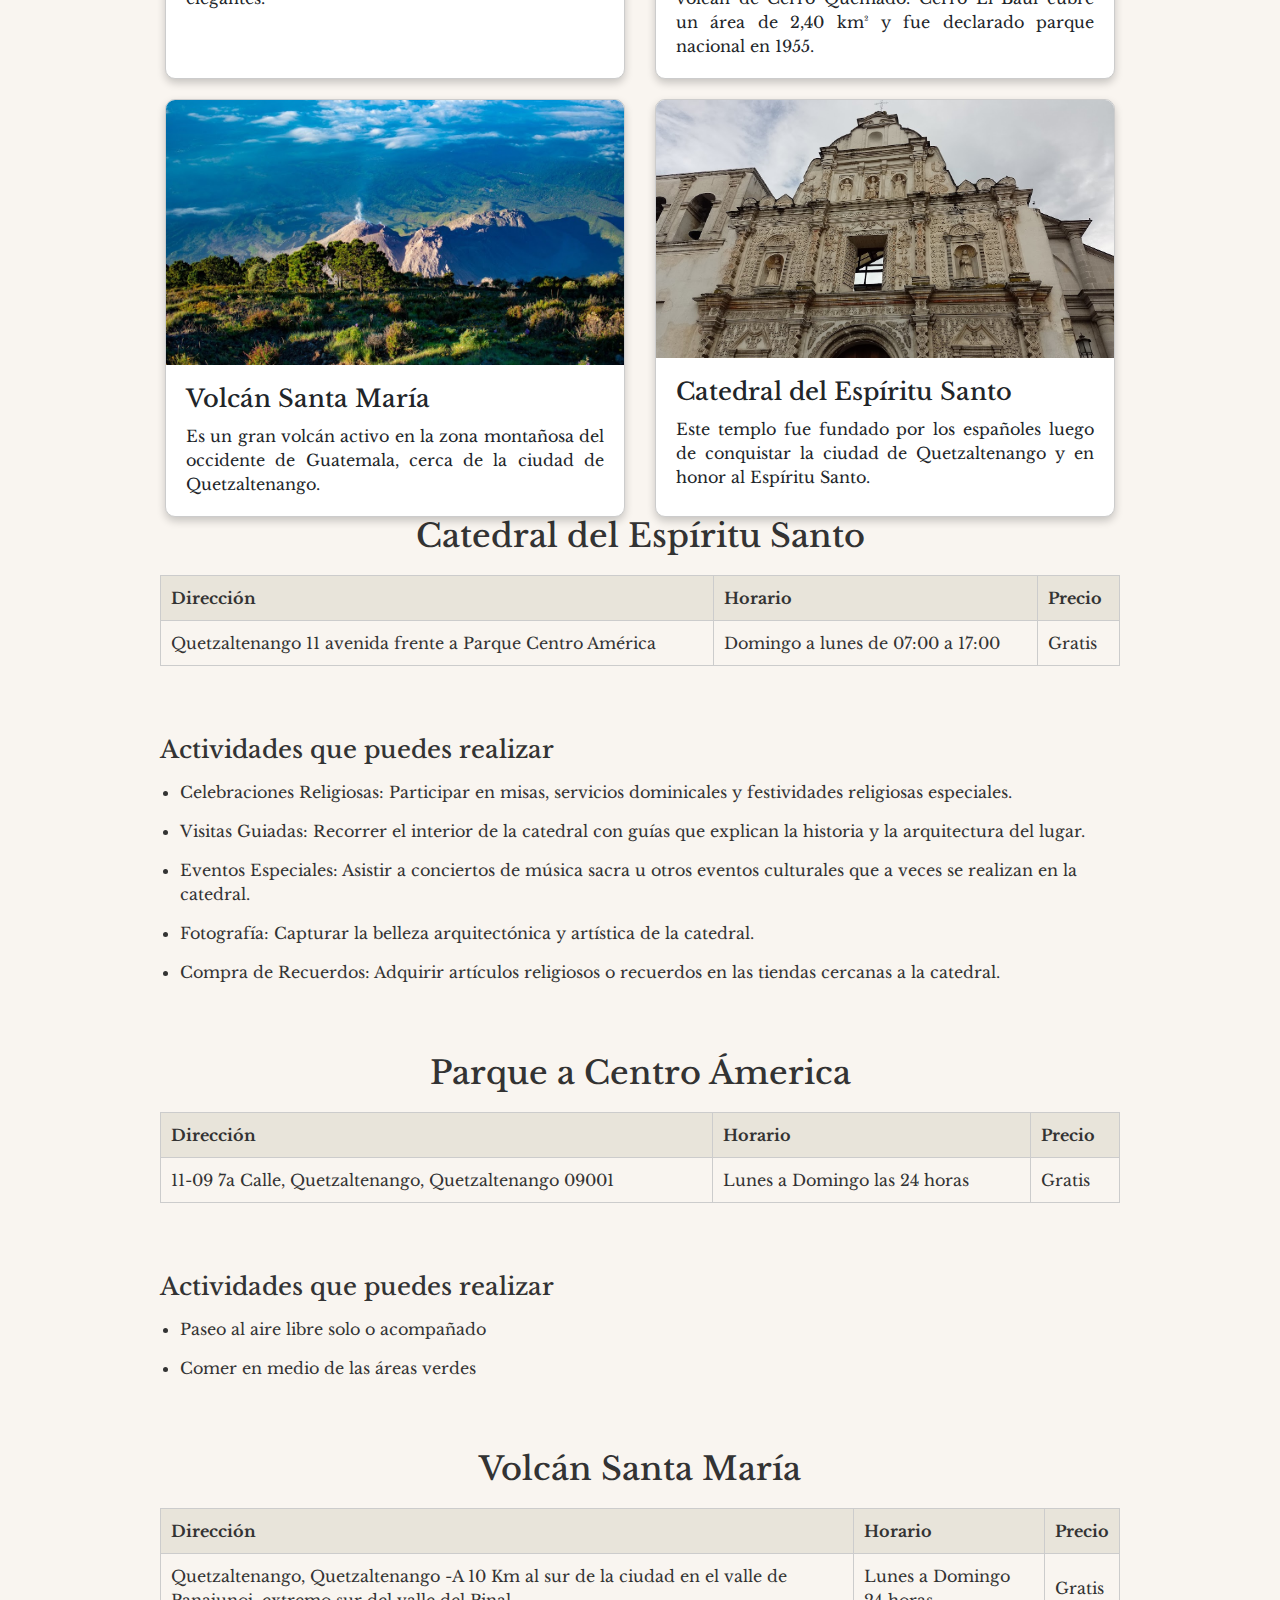
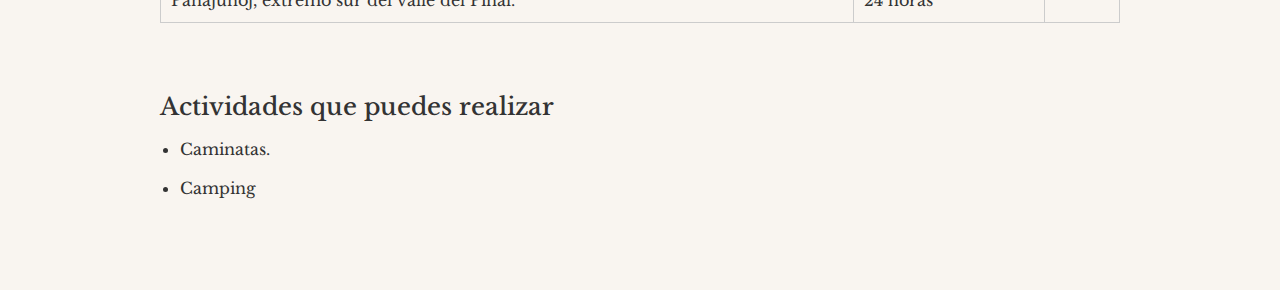
==== commit 525eb1b7: "Configuración de archivos boostrap" ====
--- a/index.html
+++ b/index.html
@@ -2,15 +2,60 @@
 <html lang="es">
 <head>
     <meta charset="UTF-8">
+    <meta name="viewport" content="width=device-width, initial-scale=1.0">
     <title>Quetzaltenango Histórico</title>
     <link rel="icon" href="imagenes/favicon.png" type="image/png">
-    <link rel="stylesheet" href="bootstrap/css/bootstrap.min.css">
+
+    <!-- CSS de Bootstrap -->
+    <link rel="stylesheet" href="libs/bootstrap/css/bootstrap.min.css">
+
     <link rel="stylesheet" href="estilos.css">
 </head>
 <body>
     <header>
         <img src="imagenes/quetzaltenago.jpg" alt="Imagen de Quetzaltenango">
     </header>
+    <nav class="navbar navbar-dark bg-dark fixed-top">
+        <div class="container-fluid">
+          <a class="navbar-brand" href="#">Offcanvas dark navbar</a>
+          <button class="navbar-toggler" type="button" data-bs-toggle="offcanvas" data-bs-target="#offcanvasDarkNavbar" aria-controls="offcanvasDarkNavbar" aria-label="Toggle navigation">
+            <span class="navbar-toggler-icon"></span>
+          </button>
+          <div class="offcanvas offcanvas-end text-bg-dark" tabindex="-1" id="offcanvasDarkNavbar" aria-labelledby="offcanvasDarkNavbarLabel">
+            <div class="offcanvas-header">
+              <h5 class="offcanvas-title" id="offcanvasDarkNavbarLabel">Dark offcanvas</h5>
+              <button type="button" class="btn-close btn-close-white" data-bs-dismiss="offcanvas" aria-label="Close"></button>
+            </div>
+            <div class="offcanvas-body">
+              <ul class="navbar-nav justify-content-end flex-grow-1 pe-3">
+                <li class="nav-item">
+                  <a class="nav-link active" aria-current="page" href="#">Home</a>
+                </li>
+                <li class="nav-item">
+                  <a class="nav-link" href="#">Link</a>
+                </li>
+                <li class="nav-item dropdown">
+                  <a class="nav-link dropdown-toggle" href="#" role="button" data-bs-toggle="dropdown" aria-expanded="false">
+                    Dropdown
+                  </a>
+                  <ul class="dropdown-menu dropdown-menu-dark">
+                    <li><a class="dropdown-item" href="#">Action</a></li>
+                    <li><a class="dropdown-item" href="#">Another action</a></li>
+                    <li>
+                      <hr class="dropdown-divider">
+                    </li>
+                    <li><a class="dropdown-item" href="#">Something else here</a></li>
+                  </ul>
+                </li>
+              </ul>
+              <form class="d-flex mt-3" role="search">
+                <input class="form-control me-2" type="search" placeholder="Search" aria-label="Search">
+                <button class="btn btn-success" type="submit">Search</button>
+              </form>
+            </div>
+          </div>
+        </div>
+      </nav>
 
     <div class="container">
         <main>
@@ -172,6 +217,7 @@
         <p>&copy; Sergio Alexander Robles García</p>
     </footer>
 
-    <script src="bootstrap/js/bootstrap.min.js"></script>
+    <!-- JS de Bootstrap -->
+    <script src="libs/bootstrap/js/bootstrap.bundle.js"></script>
 </body>
 </html>
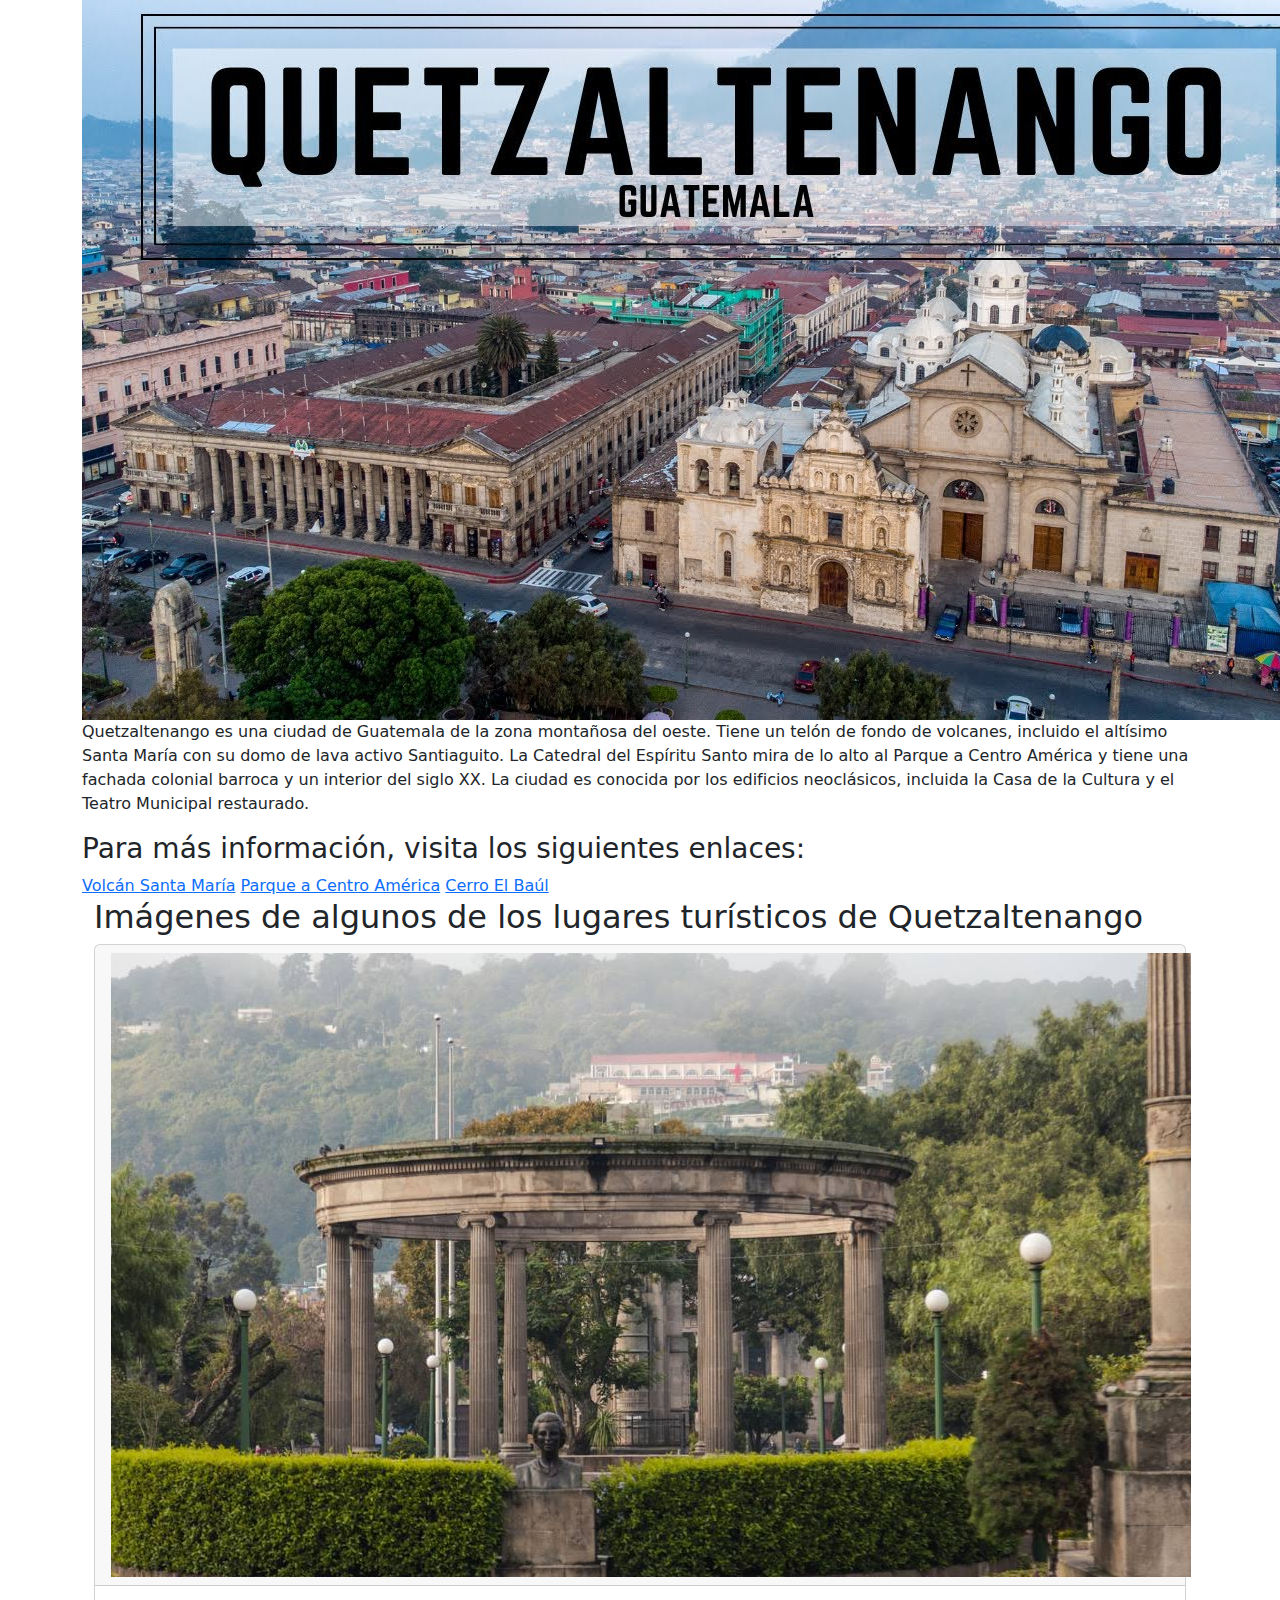
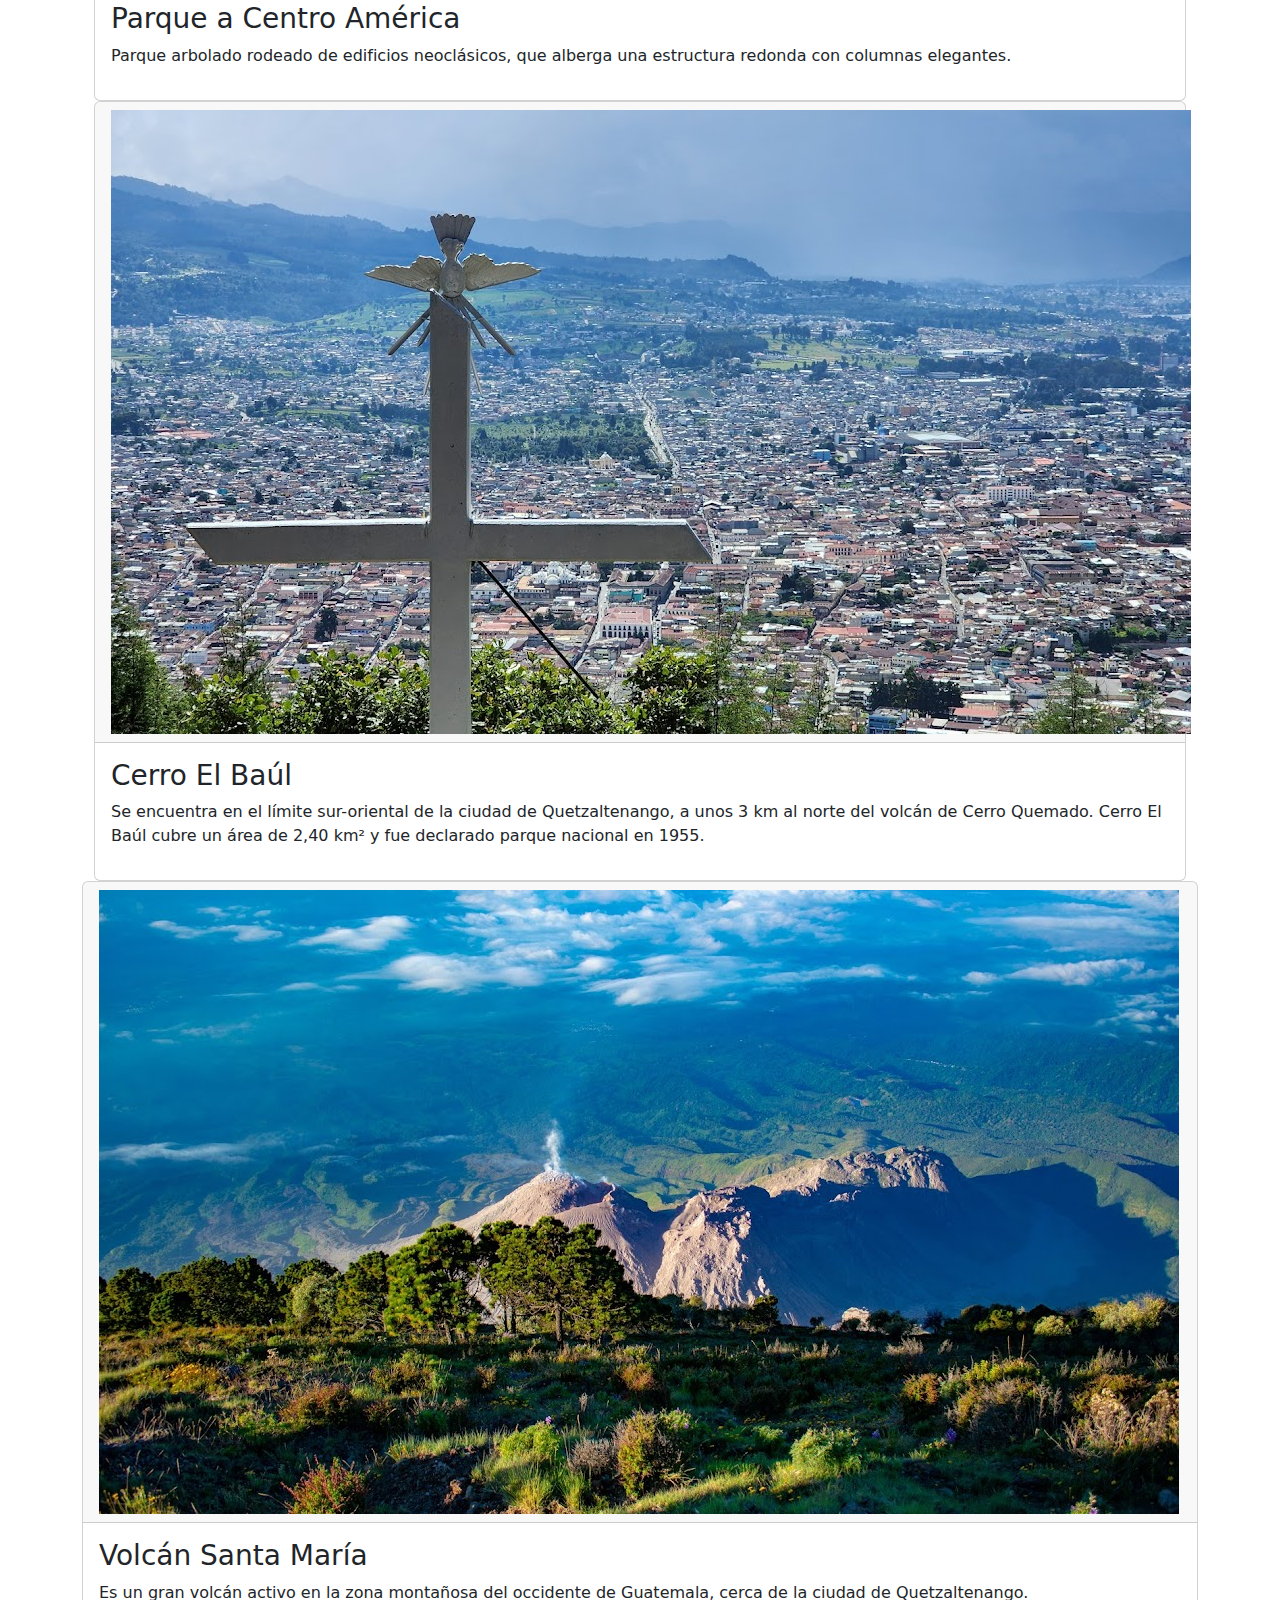
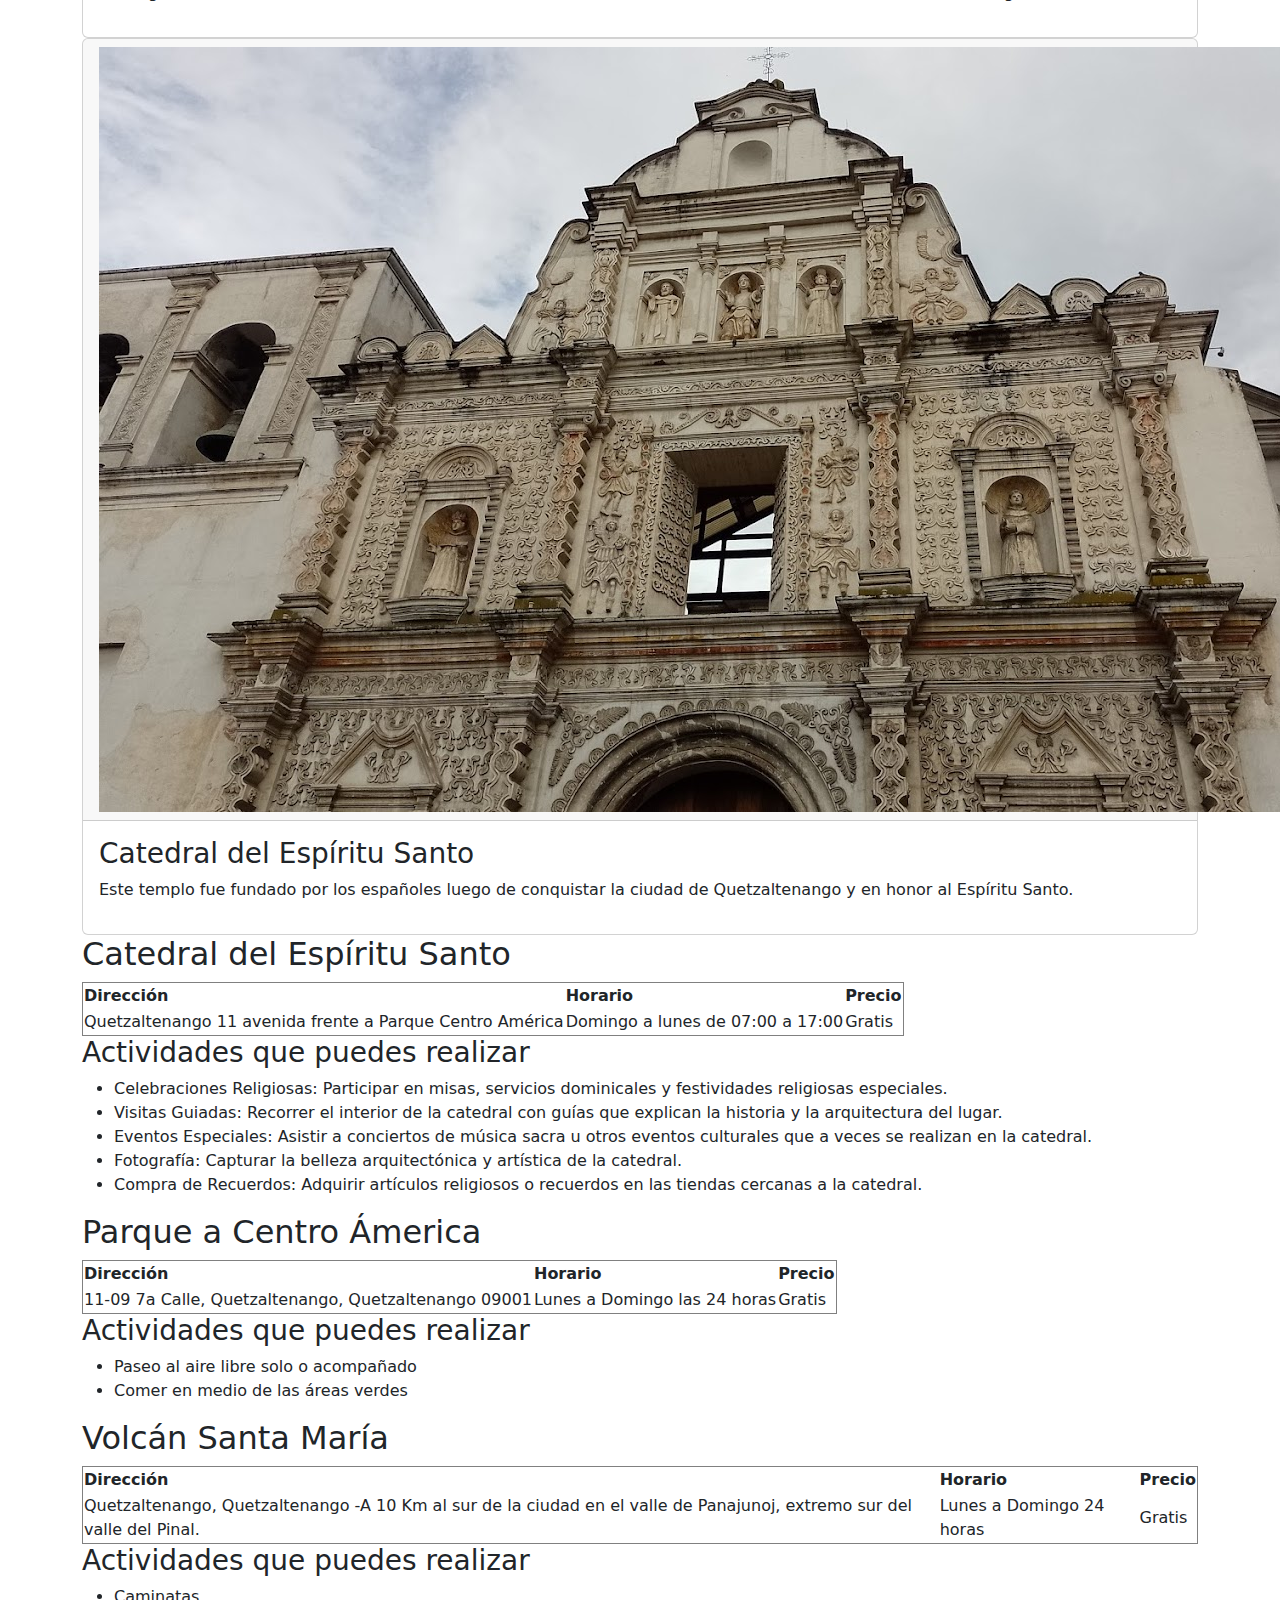
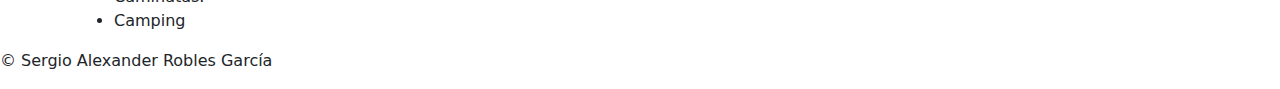
==== commit 3d7beaca: "iniciando con bootstrap" ====
--- a/index.html
+++ b/index.html
@@ -9,56 +9,18 @@
     <!-- CSS de Bootstrap -->
     <link rel="stylesheet" href="libs/bootstrap/css/bootstrap.min.css">
 
-    <link rel="stylesheet" href="estilos.css">
+    <!--<link rel="stylesheet" href="estilos.css">-->
 </head>
 <body>
-    <header>
-        <img src="imagenes/quetzaltenago.jpg" alt="Imagen de Quetzaltenango">
+    <header class="container">
+        <div class="row">
+            <div class="col-12">
+                <img src="imagenes/quetzaltenago.jpg" alt="Imagen de Quetzaltenango">
+            </div>
+        </div>
     </header>
-    <nav class="navbar navbar-dark bg-dark fixed-top">
-        <div class="container-fluid">
-          <a class="navbar-brand" href="#">Offcanvas dark navbar</a>
-          <button class="navbar-toggler" type="button" data-bs-toggle="offcanvas" data-bs-target="#offcanvasDarkNavbar" aria-controls="offcanvasDarkNavbar" aria-label="Toggle navigation">
-            <span class="navbar-toggler-icon"></span>
-          </button>
-          <div class="offcanvas offcanvas-end text-bg-dark" tabindex="-1" id="offcanvasDarkNavbar" aria-labelledby="offcanvasDarkNavbarLabel">
-            <div class="offcanvas-header">
-              <h5 class="offcanvas-title" id="offcanvasDarkNavbarLabel">Dark offcanvas</h5>
-              <button type="button" class="btn-close btn-close-white" data-bs-dismiss="offcanvas" aria-label="Close"></button>
-            </div>
-            <div class="offcanvas-body">
-              <ul class="navbar-nav justify-content-end flex-grow-1 pe-3">
-                <li class="nav-item">
-                  <a class="nav-link active" aria-current="page" href="#">Home</a>
-                </li>
-                <li class="nav-item">
-                  <a class="nav-link" href="#">Link</a>
-                </li>
-                <li class="nav-item dropdown">
-                  <a class="nav-link dropdown-toggle" href="#" role="button" data-bs-toggle="dropdown" aria-expanded="false">
-                    Dropdown
-                  </a>
-                  <ul class="dropdown-menu dropdown-menu-dark">
-                    <li><a class="dropdown-item" href="#">Action</a></li>
-                    <li><a class="dropdown-item" href="#">Another action</a></li>
-                    <li>
-                      <hr class="dropdown-divider">
-                    </li>
-                    <li><a class="dropdown-item" href="#">Something else here</a></li>
-                  </ul>
-                </li>
-              </ul>
-              <form class="d-flex mt-3" role="search">
-                <input class="form-control me-2" type="search" placeholder="Search" aria-label="Search">
-                <button class="btn btn-success" type="submit">Search</button>
-              </form>
-            </div>
-          </div>
-        </div>
-      </nav>
-
-    <div class="container">
-        <main>
+  
+        <main class="container">
             <section class="descripcion">
                 <p class="descripcion-parrafo">Quetzaltenango es una ciudad de Guatemala de la zona montañosa del oeste. Tiene un telón de fondo de volcanes, incluido el altísimo Santa María con su domo de lava activo Santiaguito. La Catedral del Espíritu Santo mira de lo alto al Parque a Centro América y tiene una fachada colonial barroca y un interior del siglo XX. La ciudad es conocida por los edificios neoclásicos, incluida la Casa de la Cultura y el Teatro Municipal restaurado.</p>
             </section>
@@ -71,50 +33,68 @@
                 <a href="https://www.google.com/search?client=safari&sca_esv=80c860f779eb6e23&rls=en&q=Cerro+El+Ba%C3%BAl&stick=H4sIAAAAAAAAAONgFuLUz9U3MDQxy01R4gIxzaqKCyzTtRSzk630c_KTE0sy8_PgDKvEkpKixGQQs3gRK59zalFRvoJrjoJT4uFdOQANKFgfTQAAAA&sa=X&ved=2ahUKEwi0sLP_ibaHAxXXQzABHZitBqYQ2coHegUIlQEQAw&biw=1557&bih=923&dpr=2">Cerro El Baúl</a>
             </section>
 
-            <section class="card-container">
-                <h2>Imágenes de algunos de los lugares turísticos de Quetzaltenango</h2>
-
-                <div class="card">
-                    <a href="#parque">
-                    <img src="imagenes/centro_america.jpeg" alt="Parque Centro América">
-                    <div class="card-content">
-                        <h3>Parque a Centro América</h3>
-                        <p>Parque arbolado rodeado de edificios neoclásicos, que alberga una estructura redonda con columnas elegantes.</p>
+           <div class="container">
+            
+            <div class="row">
+                <div class="col">
+                    <h2>Imágenes de algunos de los lugares turísticos de Quetzaltenango</h2>
+                    <article class="card">
+                        <div class="card-header">
+                            <img src="imagenes/centro_america.jpeg" alt="Parque Centro América">
+                        </div>
+                        <div class="card-body">
+                            <h3>Parque a Centro América</h3>
+                            <p>Parque arbolado rodeado de edificios neoclásicos, que alberga una estructura redonda con columnas elegantes.</p>
+                        </div>
+                    </article>
+                </div>
+            </div>
+            <div class="row">
+                <div class="col">
+                  <article class="card">
+                     <div class="card-header">
+                            <img src="imagenes/cerro.jpg" alt="Cerro El Baúl">
+                        </div>
+                        <div class="card-body">
+                            <h3>Cerro El Baúl</h3>
+                            <p>Se encuentra en el límite sur-oriental de la ciudad de Quetzaltenango, 
+                                a unos 3 km al norte del volcán de Cerro Quemado. Cerro El Baúl cubre un área de 2,40 km² y
+                                 fue declarado parque nacional en 1955.</p>
+                        </div>
+                       </div>
+                </article>
+                </div>
+            </div>
+
+            <div class="row">
+                <div class="col">
+                  <article class="card">
+                     <div class="card-header">
+                            <img src="imagenes/volcan.jpg" alt="Volcán Santa María">
+                        </div>
+                        <div class="card-body">
+                            <h3>Volcán Santa María</h3>
+                            <p>Es un gran volcán activo en la zona montañosa del occidente de Guatemala, cerca de la ciudad de Quetzaltenango.</p>
+                        </div>
+                       </div>
+                </article>
+                </div>
+
+                <div class="row">
+                    <div class="col">
+                      <article class="card">
+                         <div class="card-header">
+                                 <img src="imagenes/catedral.jpg" alt="Catedral del Espíritu Santo">
+                            </div>
+                            <div class="card-body">
+                                <h3>Catedral del Espíritu Santo</h3>
+                                <p>Este templo fue fundado por los españoles luego de conquistar la ciudad de Quetzaltenango y en honor al Espíritu Santo.</p>
+                            </div>
+                           </div>
+                    </article>
                     </div>
-                    </a>
-                </div>
-                
-                <div class="card">
-                    <img src="imagenes/cerro.jpg" alt="Cerro El Baúl">
-                    <div class="card-content">
-                        <h3>Cerro El Baúl</h3>
-                        <p>Se encuentra en el límite sur-oriental de la ciudad de Quetzaltenango, a unos 3 km al norte del volcán de Cerro Quemado. Cerro El Baúl cubre un área de 2,40 km² y fue declarado parque nacional en 1955.</p>
-                    </div>
-                </div>
-                
-                <div class="card">
-                  <a href="#volcan">
-                    <img src="imagenes/volcan.jpg" alt="Volcán Santa María">
-                    <div class="card-content">
-                        <h3>Volcán Santa María</h3>
-                        <p>Es un gran volcán activo en la zona montañosa del occidente de Guatemala, cerca de la ciudad de Quetzaltenango.</p>
-                    </div>
-                  </a>
-                </div>
-
            
-                <div class="card">
-                    <a href="#catedral">
-                    <img src="imagenes/catedral.jpg" alt="Catedral del Espíritu Santo">
-                    <div class="card-content">
-                        <h3>Catedral del Espíritu Santo</h3>
-                        <p>Este templo fue fundado por los españoles luego de conquistar la ciudad de Quetzaltenango y en honor al Espíritu Santo.</p>
-                    </div>
-                    </a>
-                </div>
-           
-
-            </section>
+    
             
             <section id="catedral">
                 <h2>Catedral del Espíritu Santo</h2>
@@ -211,7 +191,7 @@
                 </div>
             </section>
         </main>
-    </div>
+ 
 
     <footer>
         <p>&copy; Sergio Alexander Robles García</p>
